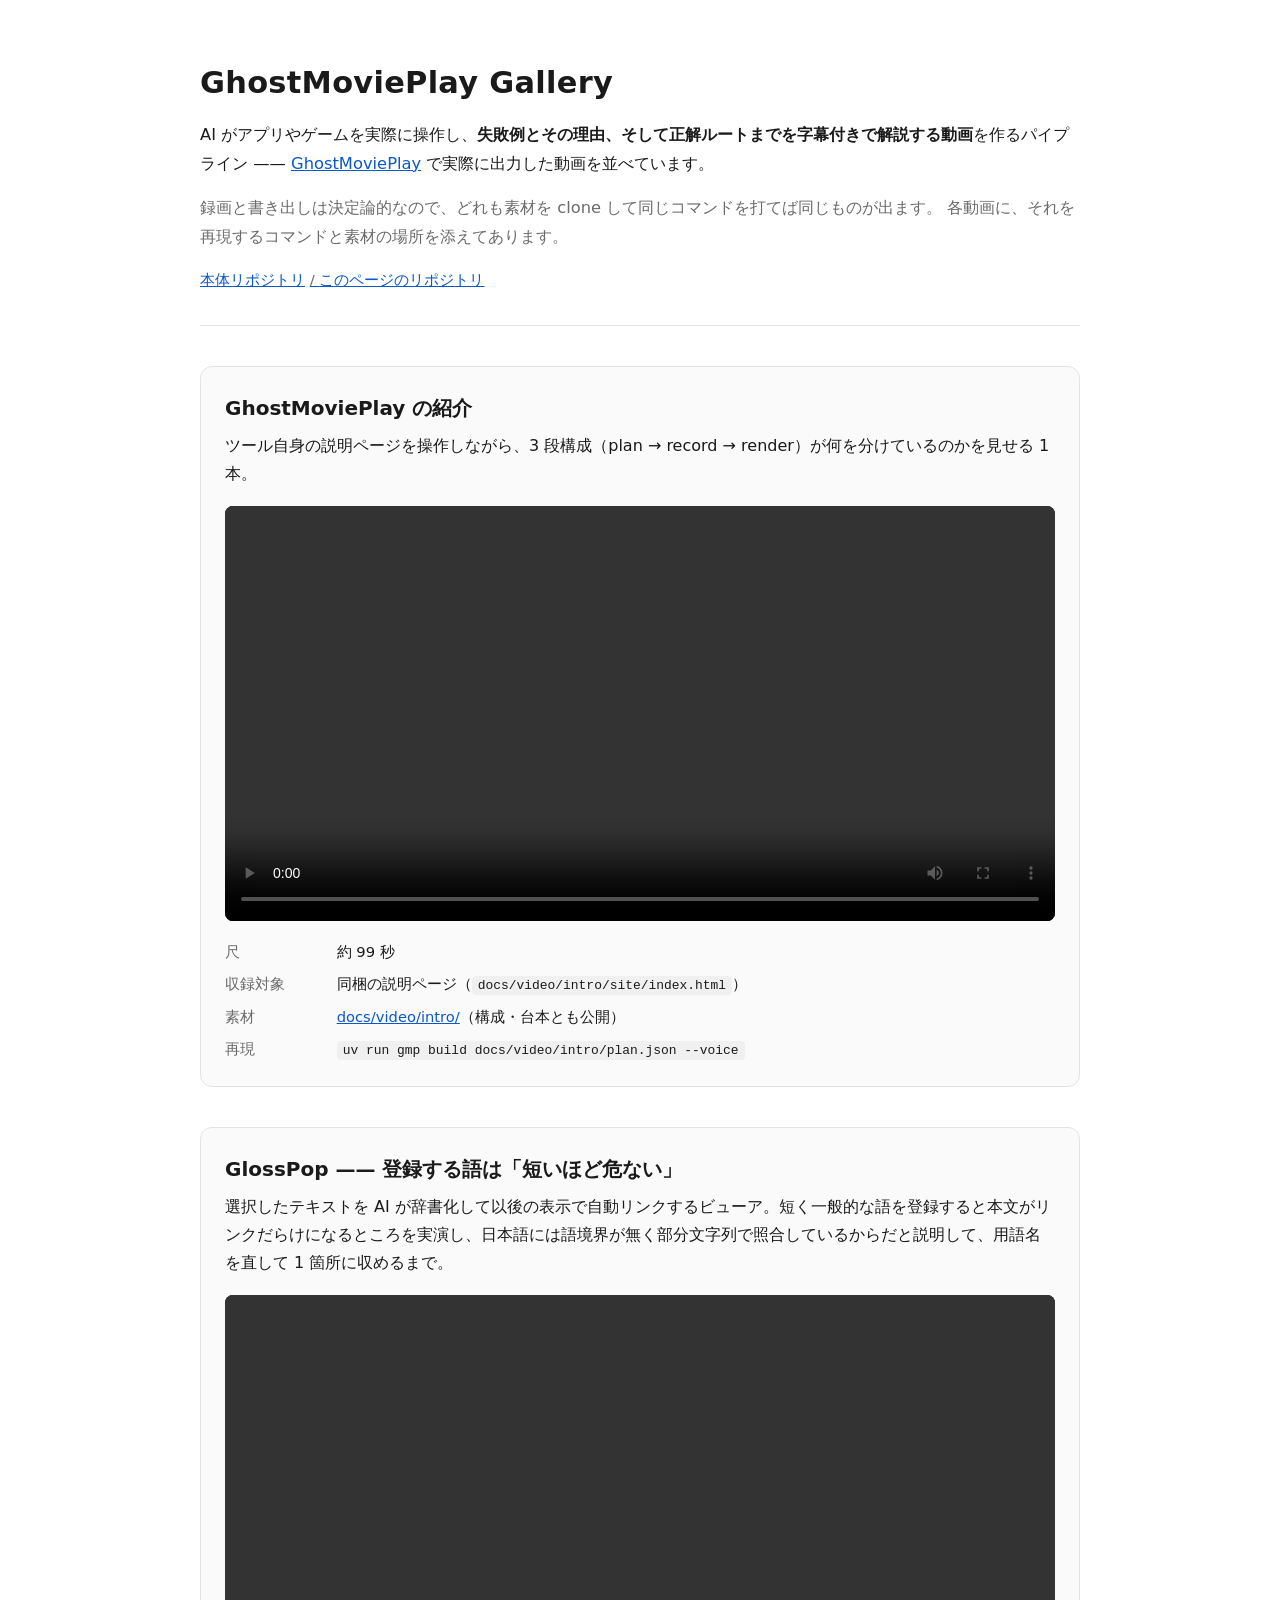
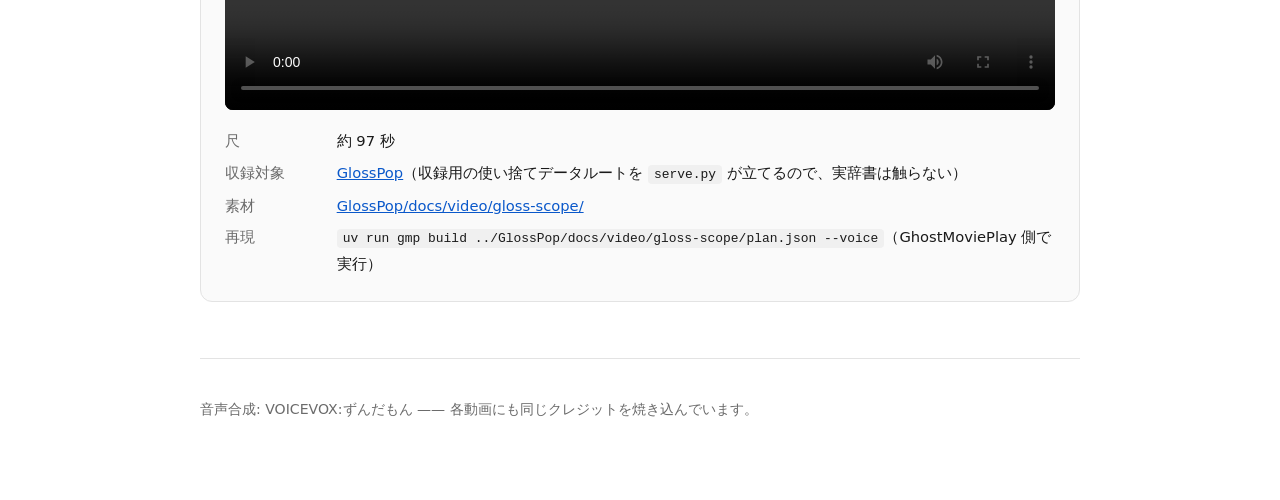
==== index.html @ 54476839 "展示ページと動画2本を置く" ====
<!doctype html>
<html lang="ja">
<head>
<meta charset="utf-8">
<meta name="viewport" content="width=device-width, initial-scale=1">
<title>GhostMoviePlay Gallery</title>
<link rel="icon" href="data:image/svg+xml,%3Csvg%20xmlns='http://www.w3.org/2000/svg'%20viewBox='0%200%2032%2032'%3E%3Crect%20width='32'%20height='32'%20rx='7'%20fill='%231d6ae5'/%3E%3Cpath%20d='M13%2010.5L22%2016l-9%205.5z'%20fill='%23fff'/%3E%3C/svg%3E">
<meta name="description" content="GhostMoviePlay で作った実演解説動画の実例集。素材はすべて公開されていて、clone すれば同じ動画が出ます。">
<style>
  :root {
    --bg: #ffffff;
    --fg: #1a1a1a;
    --muted: #6b6b6b;
    --line: #e3e3e3;
    --card: #fafafa;
    --link: #0a58ca;
    --code-bg: #f0f0f0;
  }
  @media (prefers-color-scheme: dark) {
    :root {
      --bg: #16181c;
      --fg: #e8e8e8;
      --muted: #9aa0a6;
      --line: #2c2f36;
      --card: #1d2026;
      --link: #7fb2ff;
      --code-bg: #24272e;
    }
  }
  * { box-sizing: border-box; }
  body {
    margin: 0;
    padding: 0 20px 64px;
    background: var(--bg);
    color: var(--fg);
    font-family: system-ui, -apple-system, "Segoe UI", "Yu Gothic UI", "Hiragino Sans", "Noto Sans JP", sans-serif;
    line-height: 1.75;
    -webkit-text-size-adjust: 100%;
  }
  .wrap { max-width: 880px; margin: 0 auto; }
  header { padding: 56px 0 32px; border-bottom: 1px solid var(--line); }
  h1 { margin: 0 0 12px; font-size: 1.9rem; letter-spacing: .01em; }
  .lede { margin: 0 0 16px; font-size: 1.02rem; }
  .muted { color: var(--muted); }
  a { color: var(--link); }
  a:hover { text-decoration: none; }
  .toplinks { margin: 0; font-size: .93rem; }
  .toplinks a + a::before { content: " / "; color: var(--muted); }

  .card {
    margin: 40px 0 0;
    padding: 24px;
    background: var(--card);
    border: 1px solid var(--line);
    border-radius: 12px;
  }
  .card h2 { margin: 0 0 6px; font-size: 1.25rem; }
  .card > p { margin: 0 0 18px; }
  video {
    display: block;
    width: 100%;
    height: auto;
    background: #000;
    border-radius: 8px;
  }
  dl.meta {
    display: grid;
    grid-template-columns: 6.5em 1fr;
    gap: 6px 16px;
    margin: 18px 0 0;
    font-size: .92rem;
  }
  dl.meta dt { color: var(--muted); }
  dl.meta dd { margin: 0; min-width: 0; }
  code {
    padding: 2px 6px;
    background: var(--code-bg);
    border-radius: 4px;
    font-family: ui-monospace, SFMono-Regular, Consolas, "Courier New", monospace;
    font-size: .88em;
    overflow-wrap: anywhere;
  }
  footer {
    margin: 56px 0 0;
    padding-top: 24px;
    border-top: 1px solid var(--line);
    font-size: .88rem;
    color: var(--muted);
  }
  @media (max-width: 560px) {
    header { padding-top: 36px; }
    .card { padding: 16px; }
    dl.meta { grid-template-columns: 1fr; gap: 2px 0; }
    dl.meta dd { margin-bottom: 8px; }
  }
</style>
</head>
<body>
<div class="wrap">

<header>
  <h1>GhostMoviePlay Gallery</h1>
  <p class="lede">
    AI がアプリやゲームを実際に操作し、<strong>失敗例とその理由、そして正解ルートまでを字幕付きで解説する動画</strong>を作るパイプライン
    —— <a href="https://github.com/lancard-aikawa/GhostMoviePlay">GhostMoviePlay</a> で実際に出力した動画を並べています。
  </p>
  <p class="lede muted">
    録画と書き出しは決定論的なので、どれも素材を clone して同じコマンドを打てば同じものが出ます。
    各動画に、それを再現するコマンドと素材の場所を添えてあります。
  </p>
  <p class="toplinks">
    <a href="https://github.com/lancard-aikawa/GhostMoviePlay">本体リポジトリ</a>
    <a href="https://github.com/lancard-aikawa/GhostMoviePlayGallery">このページのリポジトリ</a>
  </p>
</header>

<main>

  <article class="card">
    <h2>GhostMoviePlay の紹介</h2>
    <p>ツール自身の説明ページを操作しながら、3 段構成（plan → record → render）が何を分けているのかを見せる 1 本。</p>
    <video controls playsinline preload="metadata" src="videos/gmp.mp4"></video>
    <dl class="meta">
      <dt>尺</dt><dd>約 99 秒</dd>
      <dt>収録対象</dt><dd>同梱の説明ページ（<code>docs/video/intro/site/index.html</code>）</dd>
      <dt>素材</dt><dd><a href="https://github.com/lancard-aikawa/GhostMoviePlay/tree/main/docs/video/intro">docs/video/intro/</a>（構成・台本とも公開）</dd>
      <dt>再現</dt><dd><code>uv run gmp build docs/video/intro/plan.json --voice</code></dd>
    </dl>
  </article>

  <article class="card">
    <h2>GlossPop —— 登録する語は「短いほど危ない」</h2>
    <p>選択したテキストを AI が辞書化して以後の表示で自動リンクするビューア。短く一般的な語を登録すると本文がリンクだらけになるところを実演し、日本語には語境界が無く部分文字列で照合しているからだと説明して、用語名を直して 1 箇所に収めるまで。</p>
    <video controls playsinline preload="metadata" src="videos/glosspop.mp4"></video>
    <dl class="meta">
      <dt>尺</dt><dd>約 97 秒</dd>
      <dt>収録対象</dt><dd><a href="https://github.com/lancard-aikawa/GlossPop">GlossPop</a>（収録用の使い捨てデータルートを <code>serve.py</code> が立てるので、実辞書は触らない）</dd>
      <dt>素材</dt><dd><a href="https://github.com/lancard-aikawa/GlossPop/tree/main/docs/video/gloss-scope">GlossPop/docs/video/gloss-scope/</a></dd>
      <dt>再現</dt><dd><code>uv run gmp build ../GlossPop/docs/video/gloss-scope/plan.json --voice</code>（GhostMoviePlay 側で実行）</dd>
    </dl>
  </article>

  <!-- 1本足すときは、この形をコピーする。videos/<名前>.mp4 を置いてから。
  <article class="card">
    <h2>タイトル</h2>
    <p>何を実演しているか。1〜2 文。</p>
    <video controls playsinline preload="metadata" src="videos/NAME.mp4"></video>
    <dl class="meta">
      <dt>尺</dt><dd>約 NN 秒</dd>
      <dt>収録対象</dt><dd>対象アプリの名前</dd>
      <dt>素材</dt><dd><a href="URL">リポジトリ/パス</a></dd>
      <dt>再現</dt><dd><code>uv run gmp build パス/plan.json --voice</code></dd>
    </dl>
  </article>
  -->

</main>

<footer>
  <p>音声合成: VOICEVOX:ずんだもん —— 各動画にも同じクレジットを焼き込んでいます。</p>
</footer>

</div>
</body>
</html>
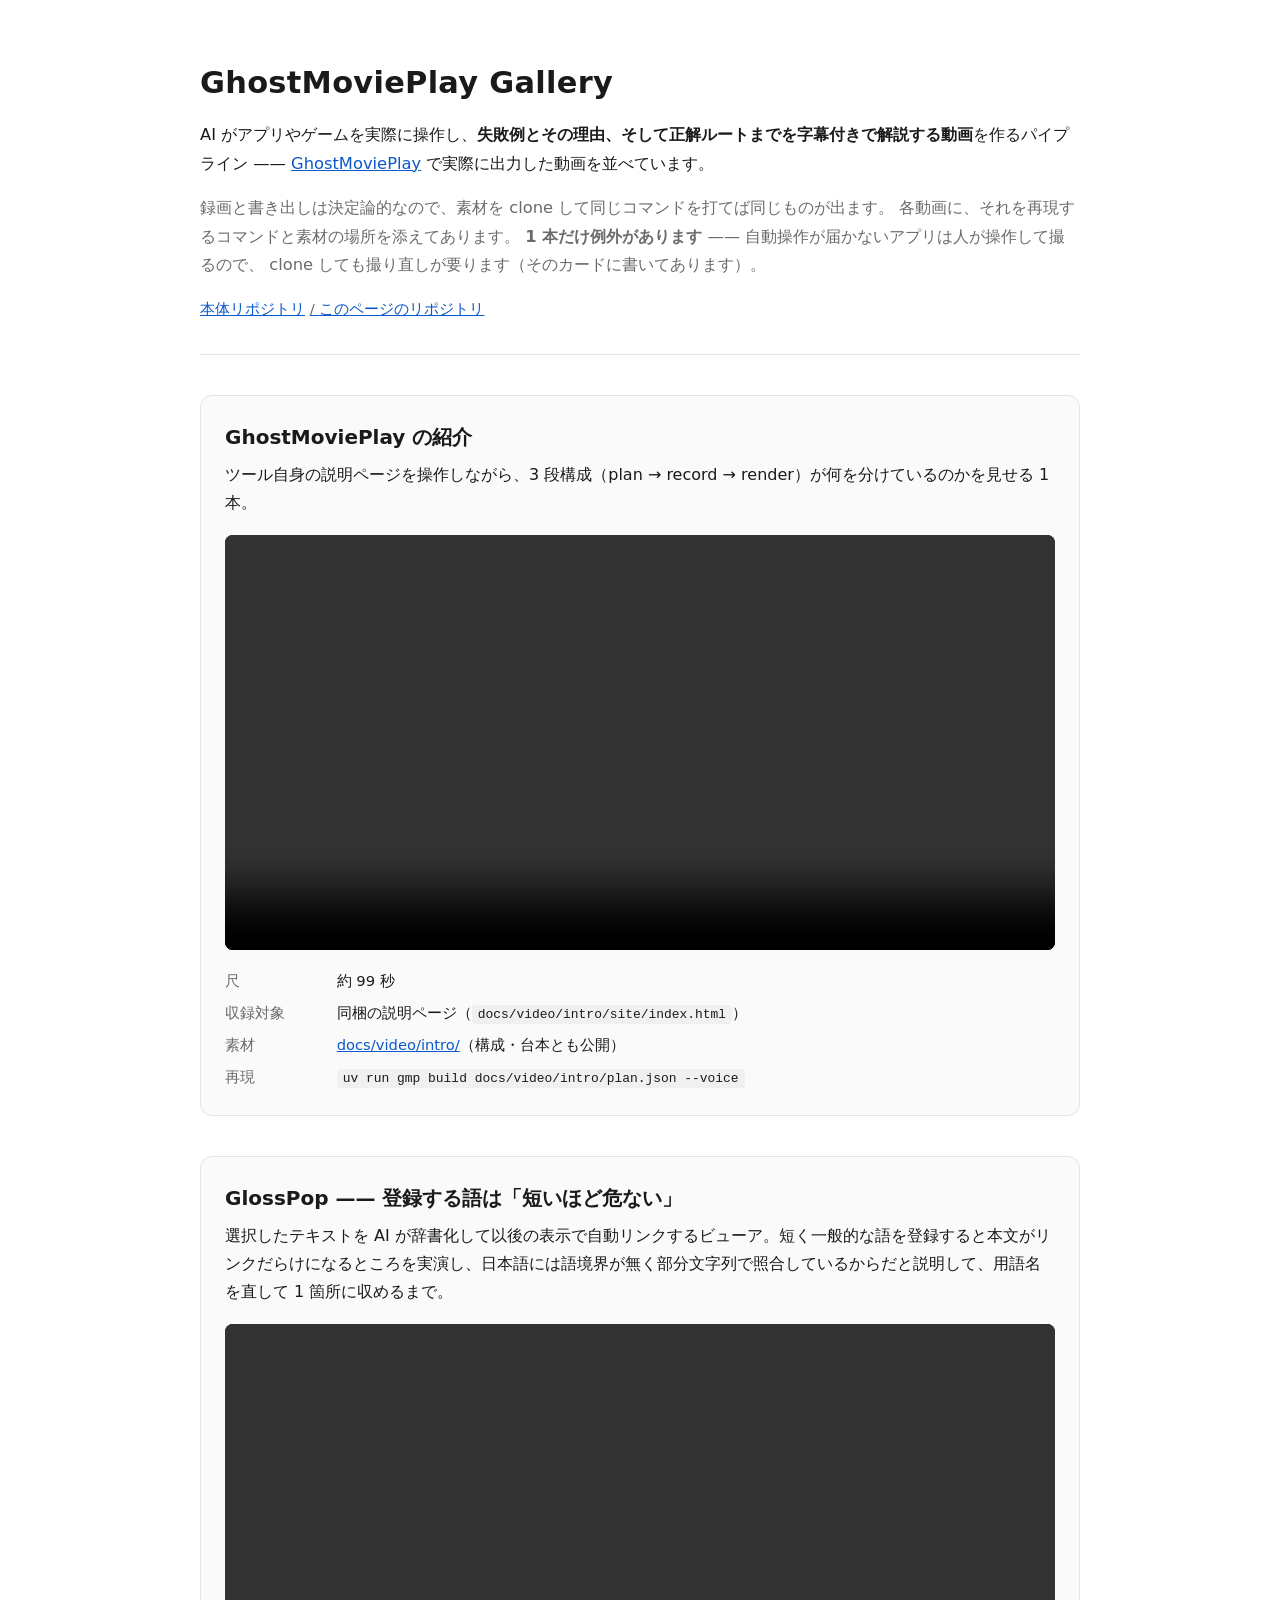
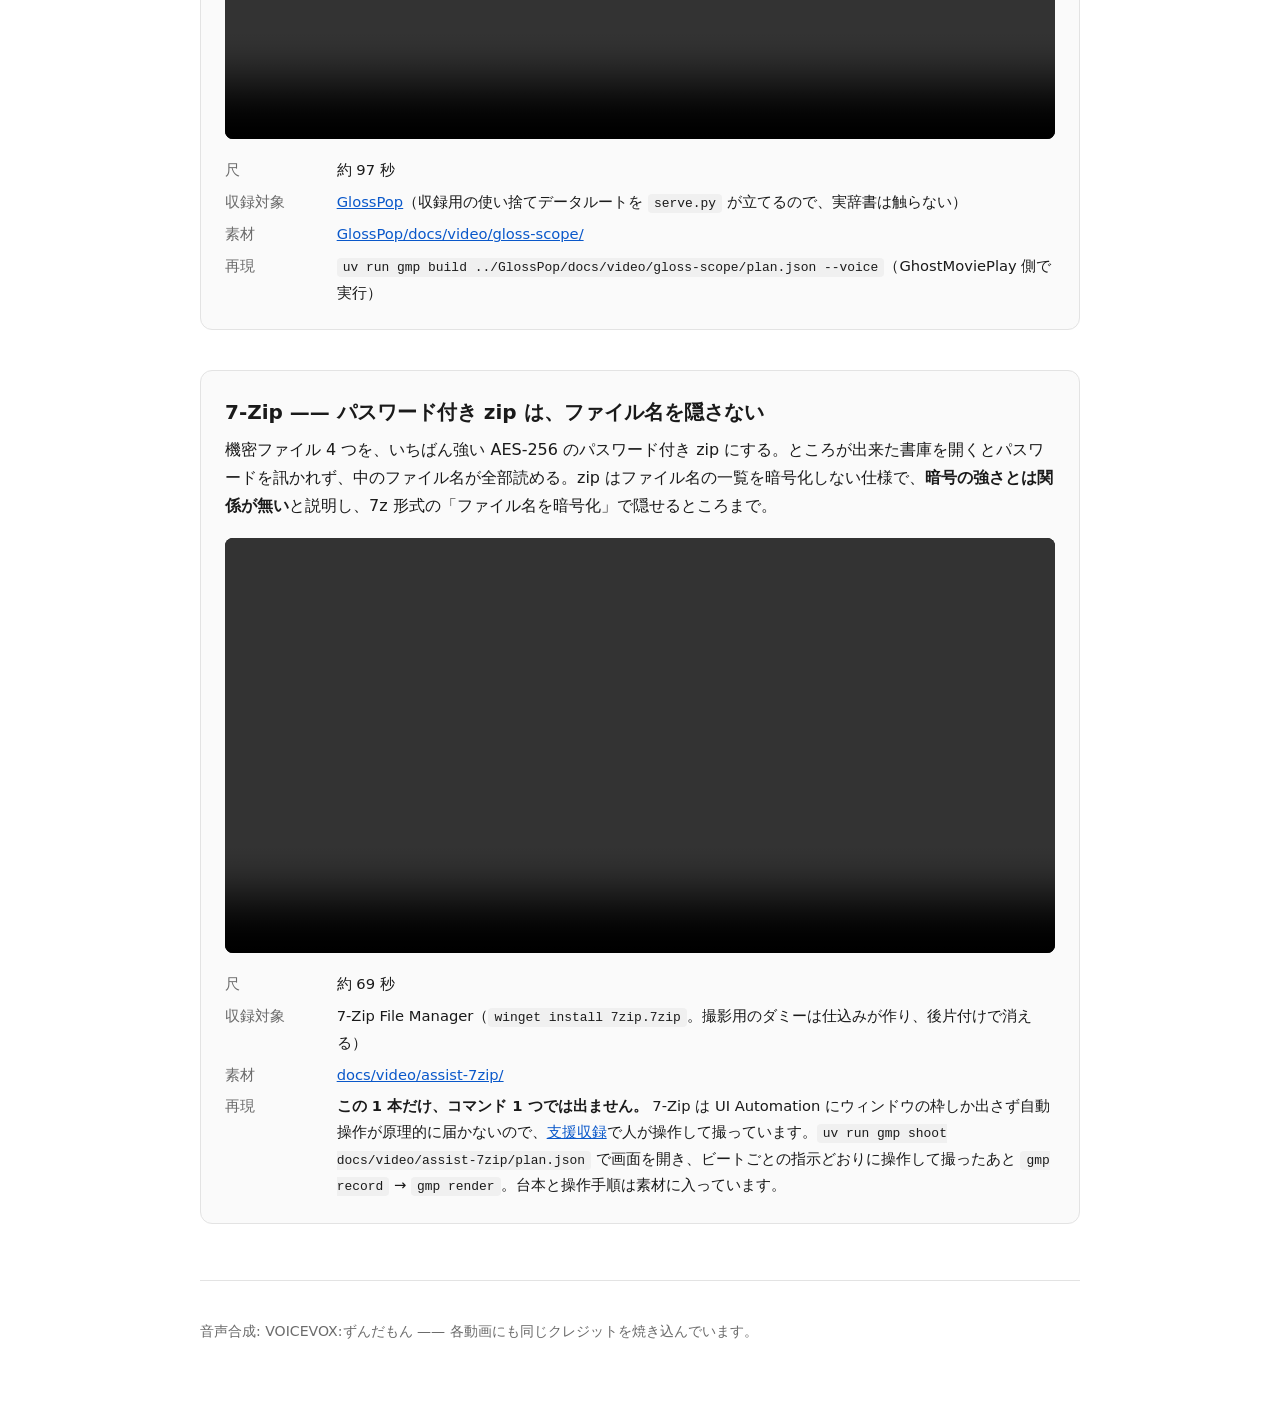
==== commit f8d0086f: "7-Zip の 1 本を足す —— パスワード付き zip はファイル名を隠さない 機密ファイル 4 つをいちばん強い AES-256 のパスワード付き zip にしたのに、開くと ファイル名が全部読" ====
--- a/index.html
+++ b/index.html
@@ -105,8 +105,10 @@
     —— <a href="https://github.com/lancard-aikawa/GhostMoviePlay">GhostMoviePlay</a> で実際に出力した動画を並べています。
   </p>
   <p class="lede muted">
-    録画と書き出しは決定論的なので、どれも素材を clone して同じコマンドを打てば同じものが出ます。
+    録画と書き出しは決定論的なので、素材を clone して同じコマンドを打てば同じものが出ます。
     各動画に、それを再現するコマンドと素材の場所を添えてあります。
+    <strong>1 本だけ例外があります</strong> —— 自動操作が届かないアプリは人が操作して撮るので、
+    clone しても撮り直しが要ります（そのカードに書いてあります）。
   </p>
   <p class="toplinks">
     <a href="https://github.com/lancard-aikawa/GhostMoviePlay">本体リポジトリ</a>
@@ -140,6 +142,18 @@
     </dl>
   </article>
 
+  <article class="card">
+    <h2>7-Zip —— パスワード付き zip は、ファイル名を隠さない</h2>
+    <p>機密ファイル 4 つを、いちばん強い AES-256 のパスワード付き zip にする。ところが出来た書庫を開くとパスワードを訊かれず、中のファイル名が全部読める。zip はファイル名の一覧を暗号化しない仕様で、<strong>暗号の強さとは関係が無い</strong>と説明し、7z 形式の「ファイル名を暗号化」で隠せるところまで。</p>
+    <video controls playsinline preload="metadata" src="videos/assist-7zip.mp4"></video>
+    <dl class="meta">
+      <dt>尺</dt><dd>約 69 秒</dd>
+      <dt>収録対象</dt><dd>7-Zip File Manager（<code>winget install 7zip.7zip</code>。撮影用のダミーは仕込みが作り、後片付けで消える）</dd>
+      <dt>素材</dt><dd><a href="https://github.com/lancard-aikawa/GhostMoviePlay/tree/main/docs/video/assist-7zip">docs/video/assist-7zip/</a></dd>
+      <dt>再現</dt><dd><strong>この 1 本だけ、コマンド 1 つでは出ません。</strong> 7-Zip は UI Automation にウィンドウの枠しか出さず自動操作が原理的に届かないので、<a href="https://github.com/lancard-aikawa/GhostMoviePlay/blob/main/README_WINAPP.md">支援収録</a>で人が操作して撮っています。<code>uv run gmp shoot docs/video/assist-7zip/plan.json</code> で画面を開き、ビートごとの指示どおりに操作して撮ったあと <code>gmp record</code> → <code>gmp render</code>。台本と操作手順は素材に入っています。</dd>
+    </dl>
+  </article>
+
   <!-- 1本足すときは、この形をコピーする。videos/<名前>.mp4 を置いてから。
   <article class="card">
     <h2>タイトル</h2>
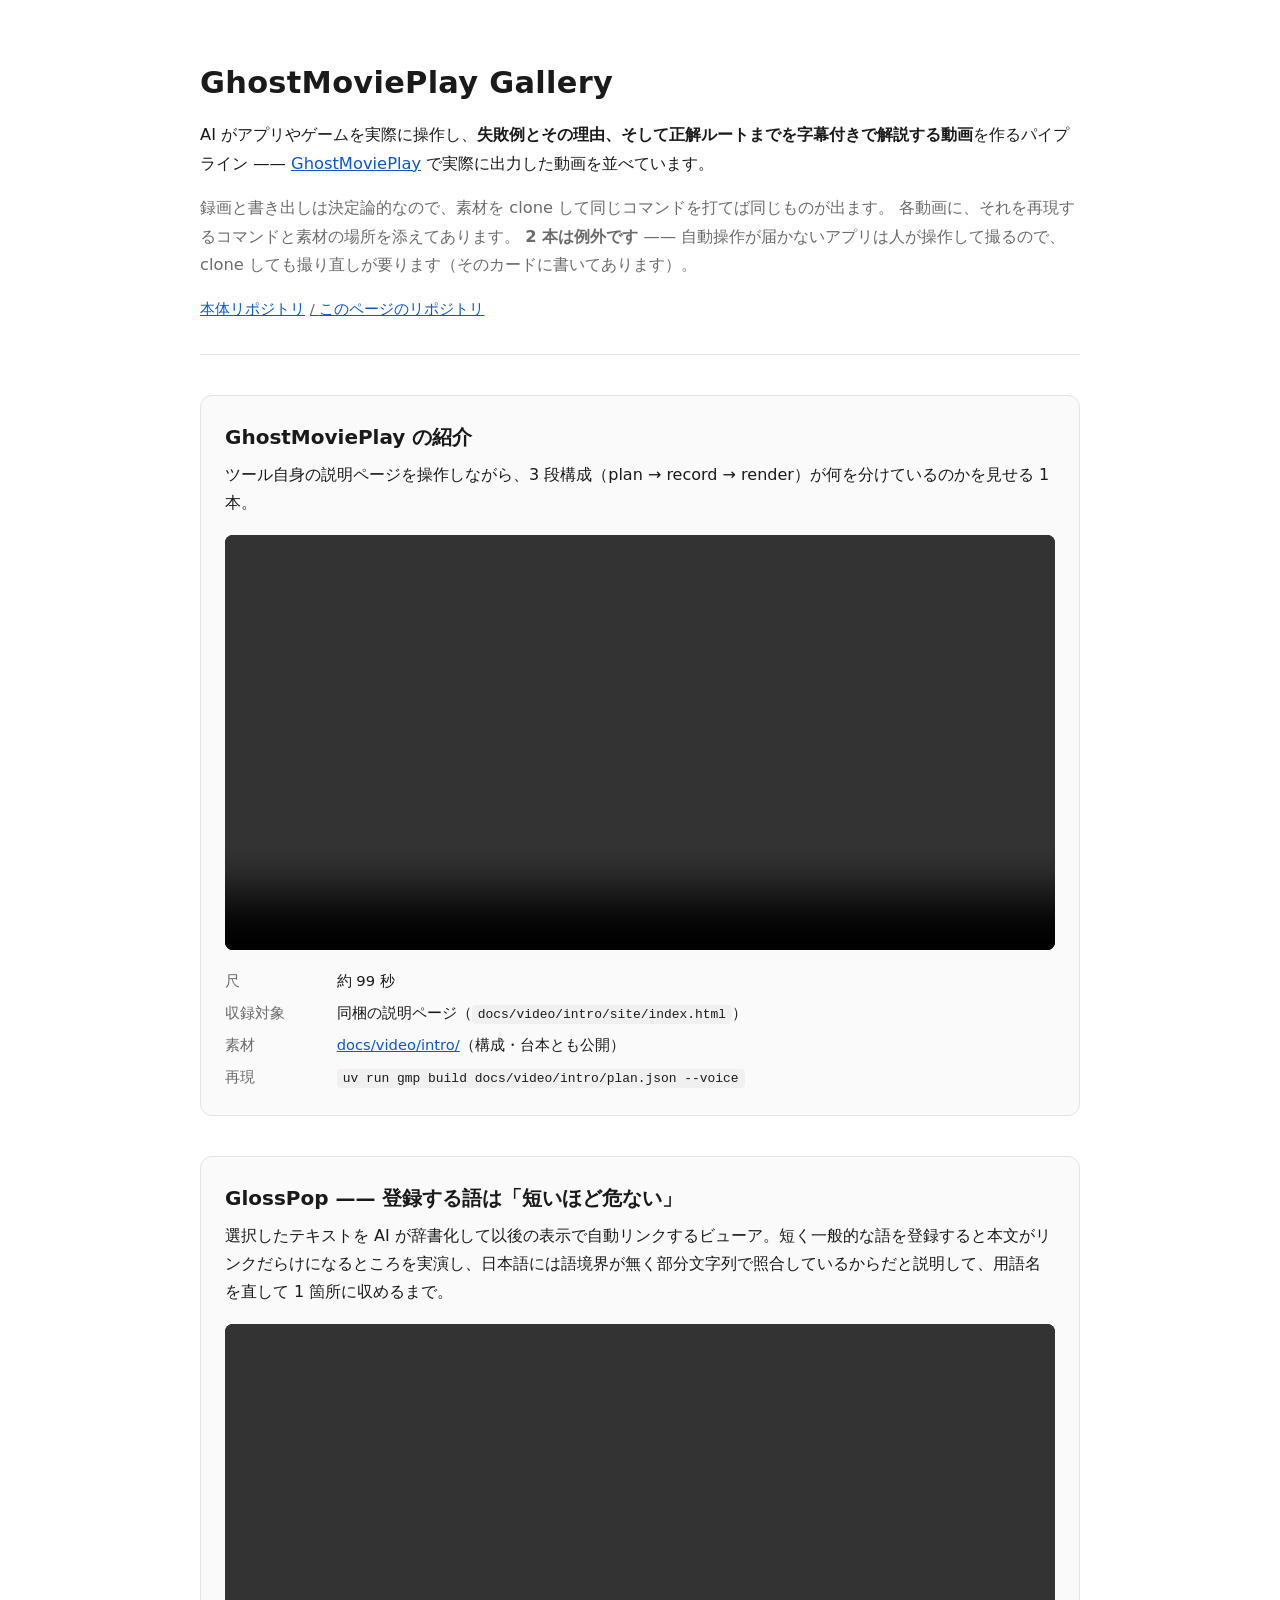
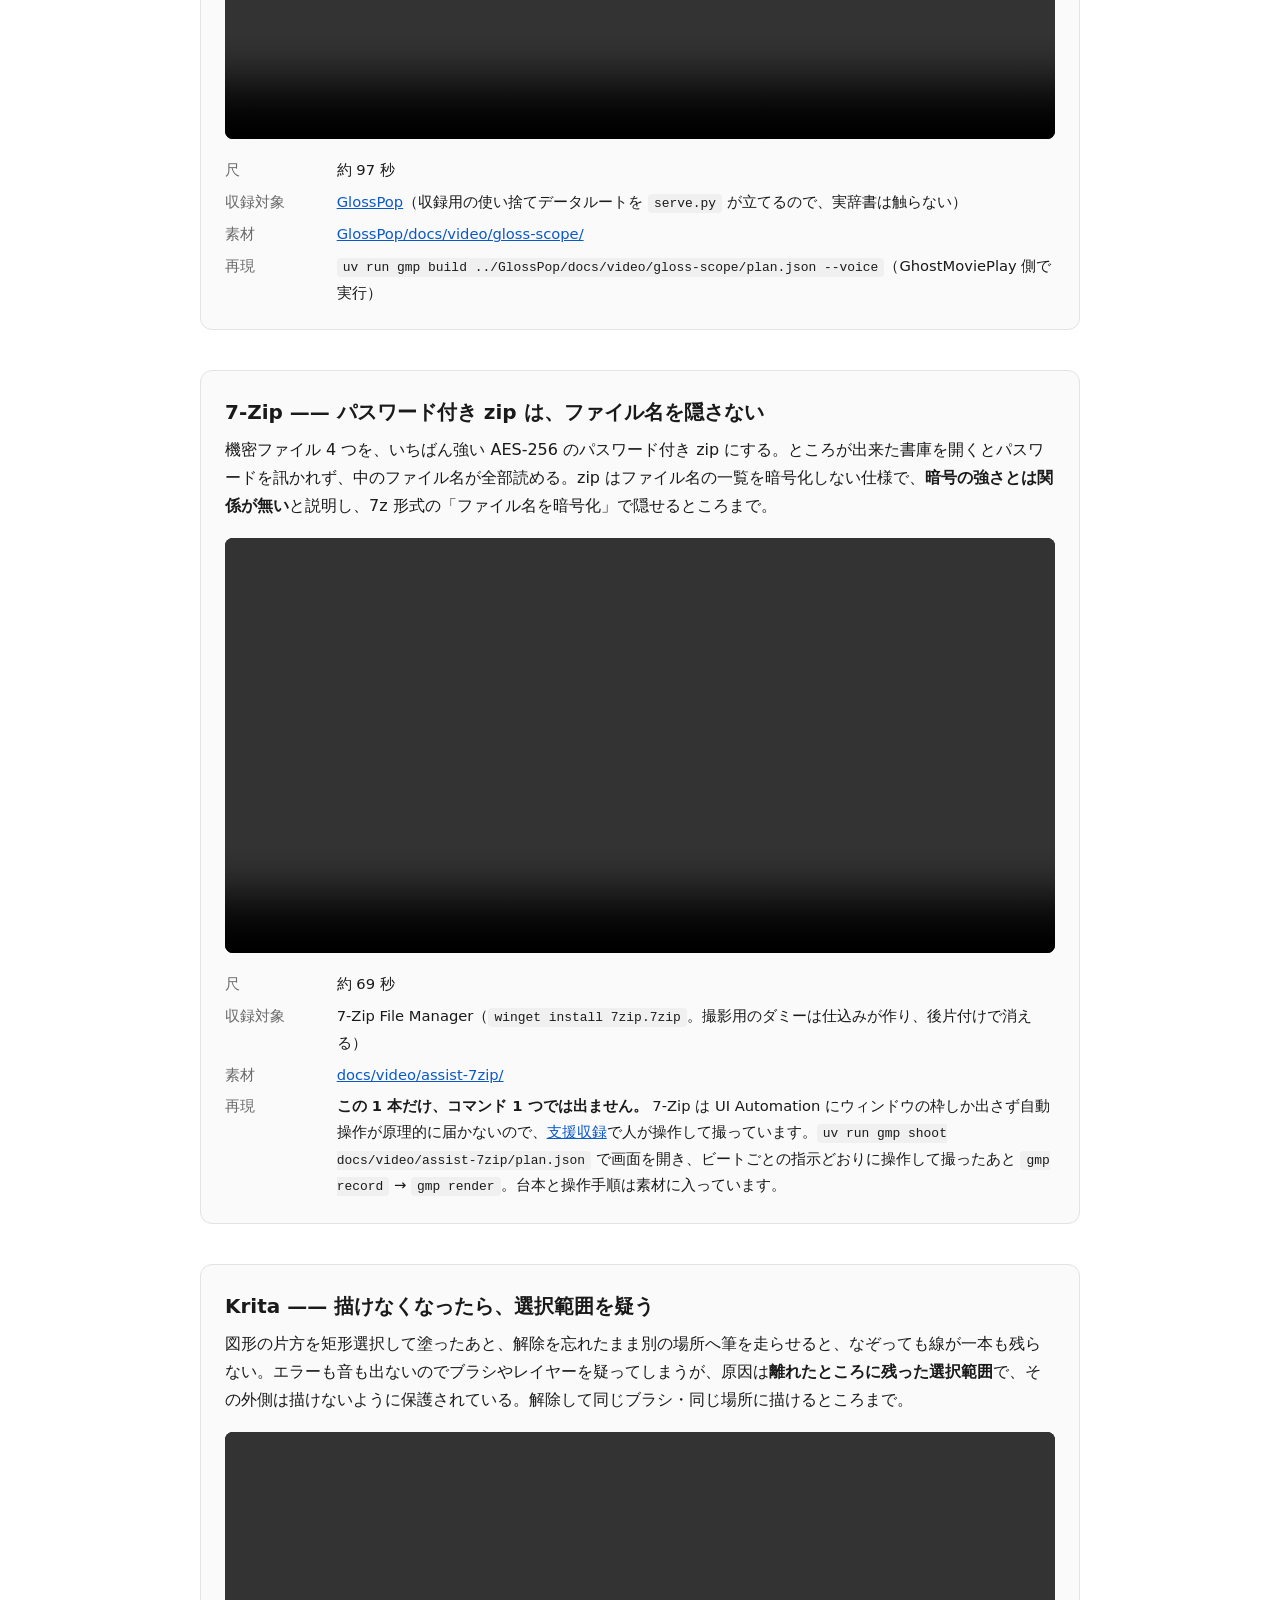
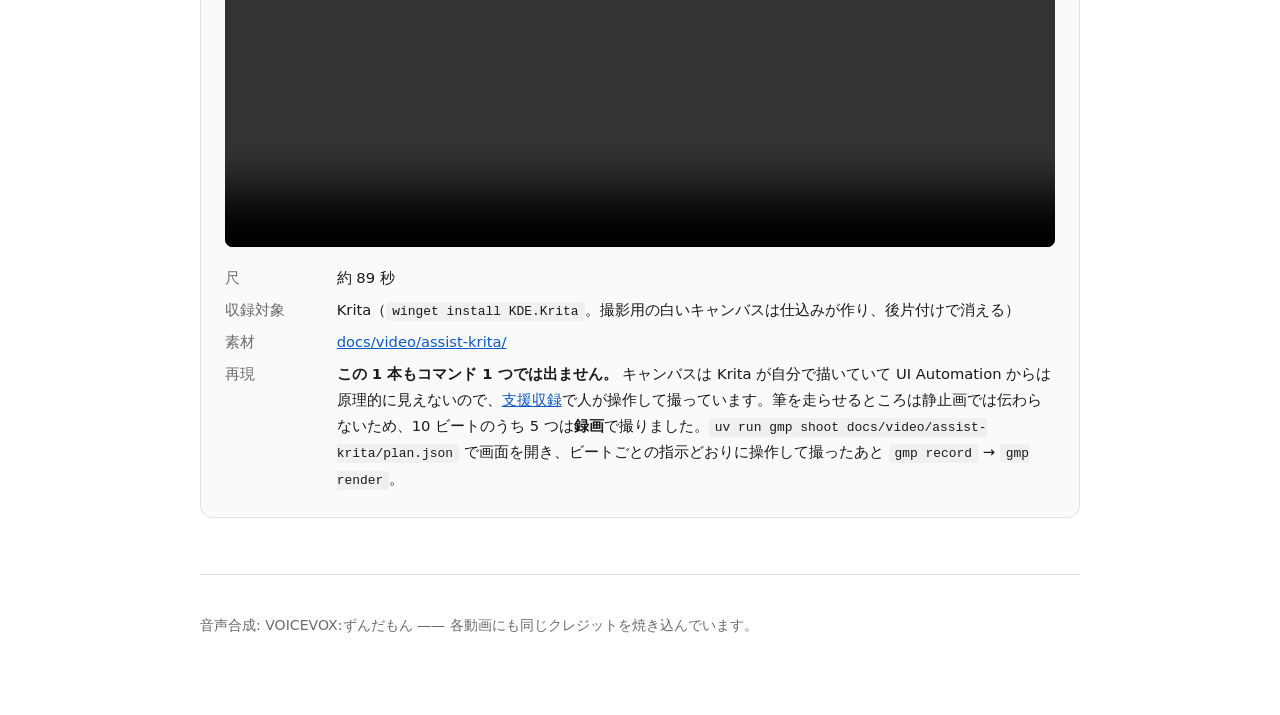
==== commit 1f488446: "Krita の 1 本を足す —— 描けなくなったら選択範囲を疑う 支援収録の 2 本目。**録画 (clip) を含む初めての 1 本**で、10 ビートのうち 5 つは 筆を走らせるところなので録" ====
--- a/index.html
+++ b/index.html
@@ -107,7 +107,7 @@
   <p class="lede muted">
     録画と書き出しは決定論的なので、素材を clone して同じコマンドを打てば同じものが出ます。
     各動画に、それを再現するコマンドと素材の場所を添えてあります。
-    <strong>1 本だけ例外があります</strong> —— 自動操作が届かないアプリは人が操作して撮るので、
+    <strong>2 本は例外です</strong> —— 自動操作が届かないアプリは人が操作して撮るので、
     clone しても撮り直しが要ります（そのカードに書いてあります）。
   </p>
   <p class="toplinks">
@@ -154,6 +154,18 @@
     </dl>
   </article>
 
+  <article class="card">
+    <h2>Krita —— 描けなくなったら、選択範囲を疑う</h2>
+    <p>図形の片方を矩形選択して塗ったあと、解除を忘れたまま別の場所へ筆を走らせると、なぞっても線が一本も残らない。エラーも音も出ないのでブラシやレイヤーを疑ってしまうが、原因は<strong>離れたところに残った選択範囲</strong>で、その外側は描けないように保護されている。解除して同じブラシ・同じ場所に描けるところまで。</p>
+    <video controls playsinline preload="metadata" src="videos/assist-krita.mp4"></video>
+    <dl class="meta">
+      <dt>尺</dt><dd>約 89 秒</dd>
+      <dt>収録対象</dt><dd>Krita（<code>winget install KDE.Krita</code>。撮影用の白いキャンバスは仕込みが作り、後片付けで消える）</dd>
+      <dt>素材</dt><dd><a href="https://github.com/lancard-aikawa/GhostMoviePlay/tree/main/docs/video/assist-krita">docs/video/assist-krita/</a></dd>
+      <dt>再現</dt><dd><strong>この 1 本もコマンド 1 つでは出ません。</strong> キャンバスは Krita が自分で描いていて UI Automation からは原理的に見えないので、<a href="https://github.com/lancard-aikawa/GhostMoviePlay/blob/main/README_WINAPP.md">支援収録</a>で人が操作して撮っています。筆を走らせるところは静止画では伝わらないため、10 ビートのうち 5 つは<strong>録画</strong>で撮りました。<code>uv run gmp shoot docs/video/assist-krita/plan.json</code> で画面を開き、ビートごとの指示どおりに操作して撮ったあと <code>gmp record</code> → <code>gmp render</code>。</dd>
+    </dl>
+  </article>
+
   <!-- 1本足すときは、この形をコピーする。videos/<名前>.mp4 を置いてから。
   <article class="card">
     <h2>タイトル</h2>
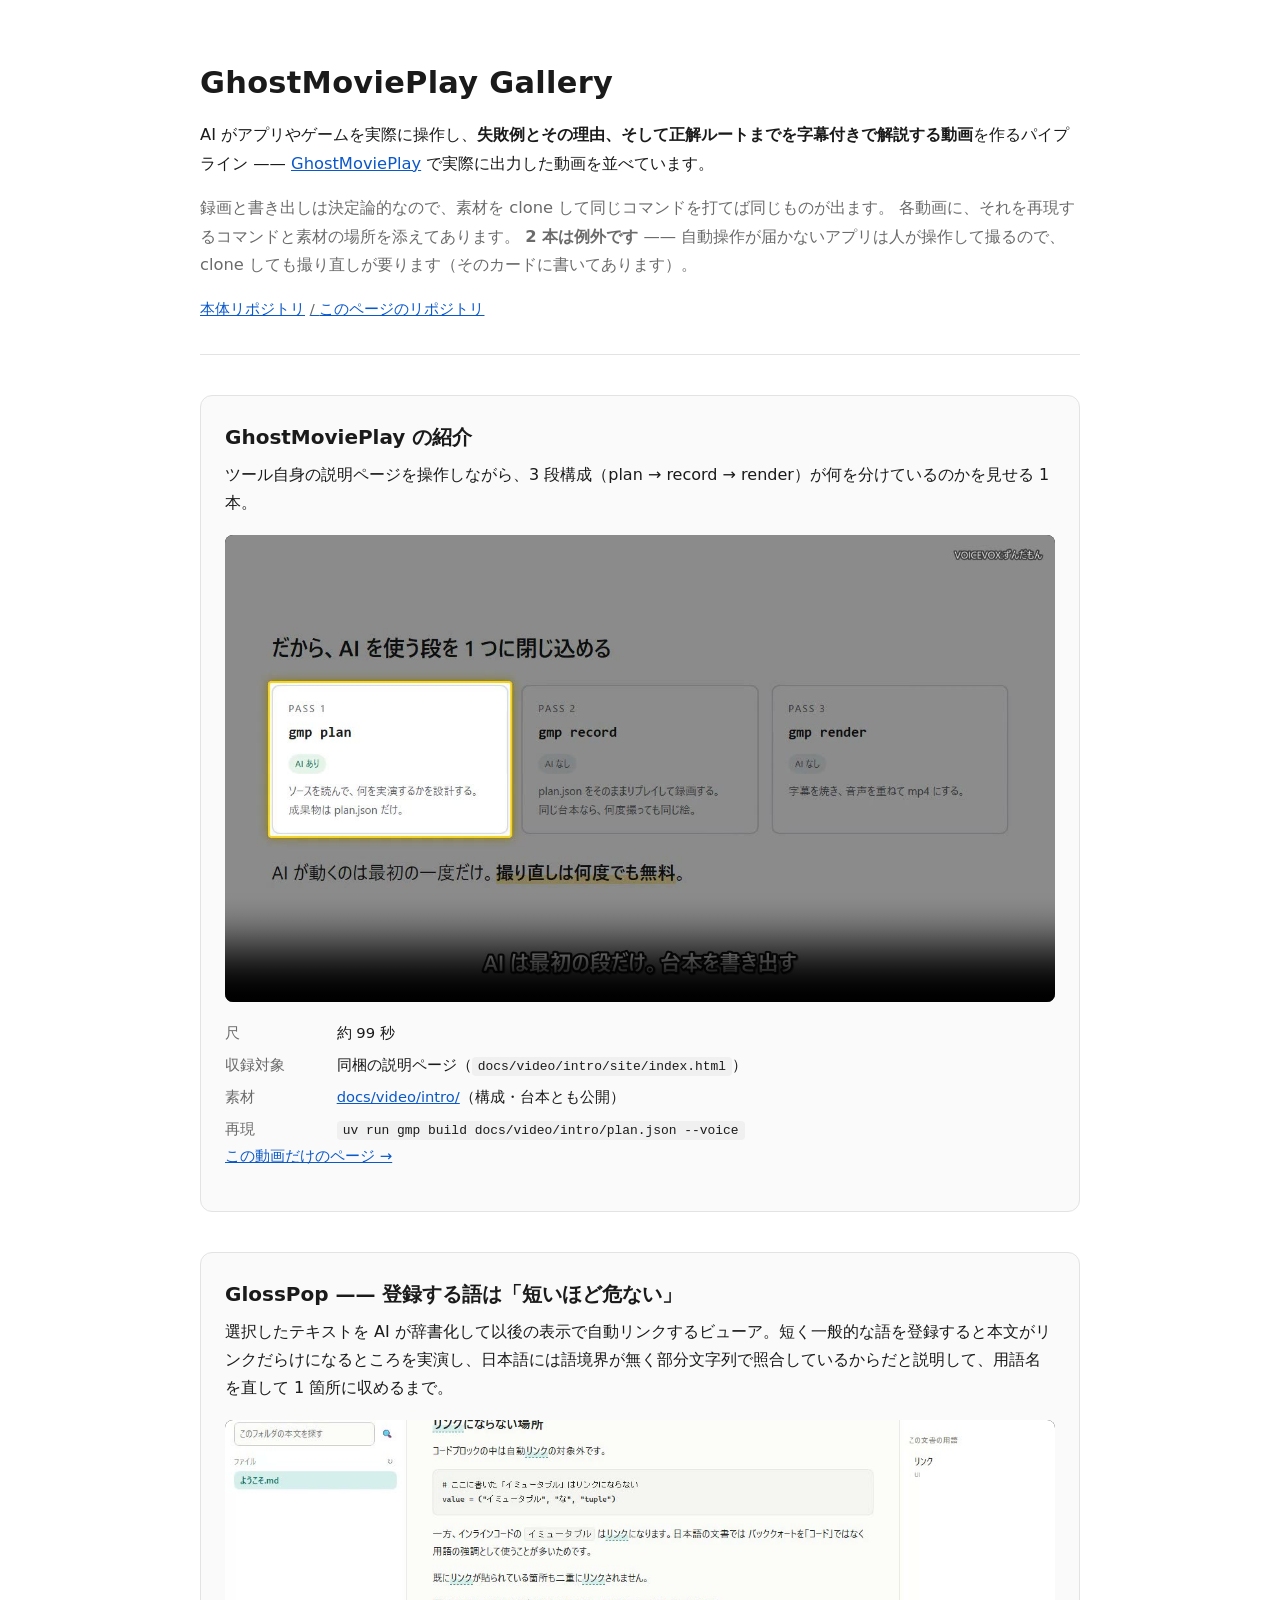
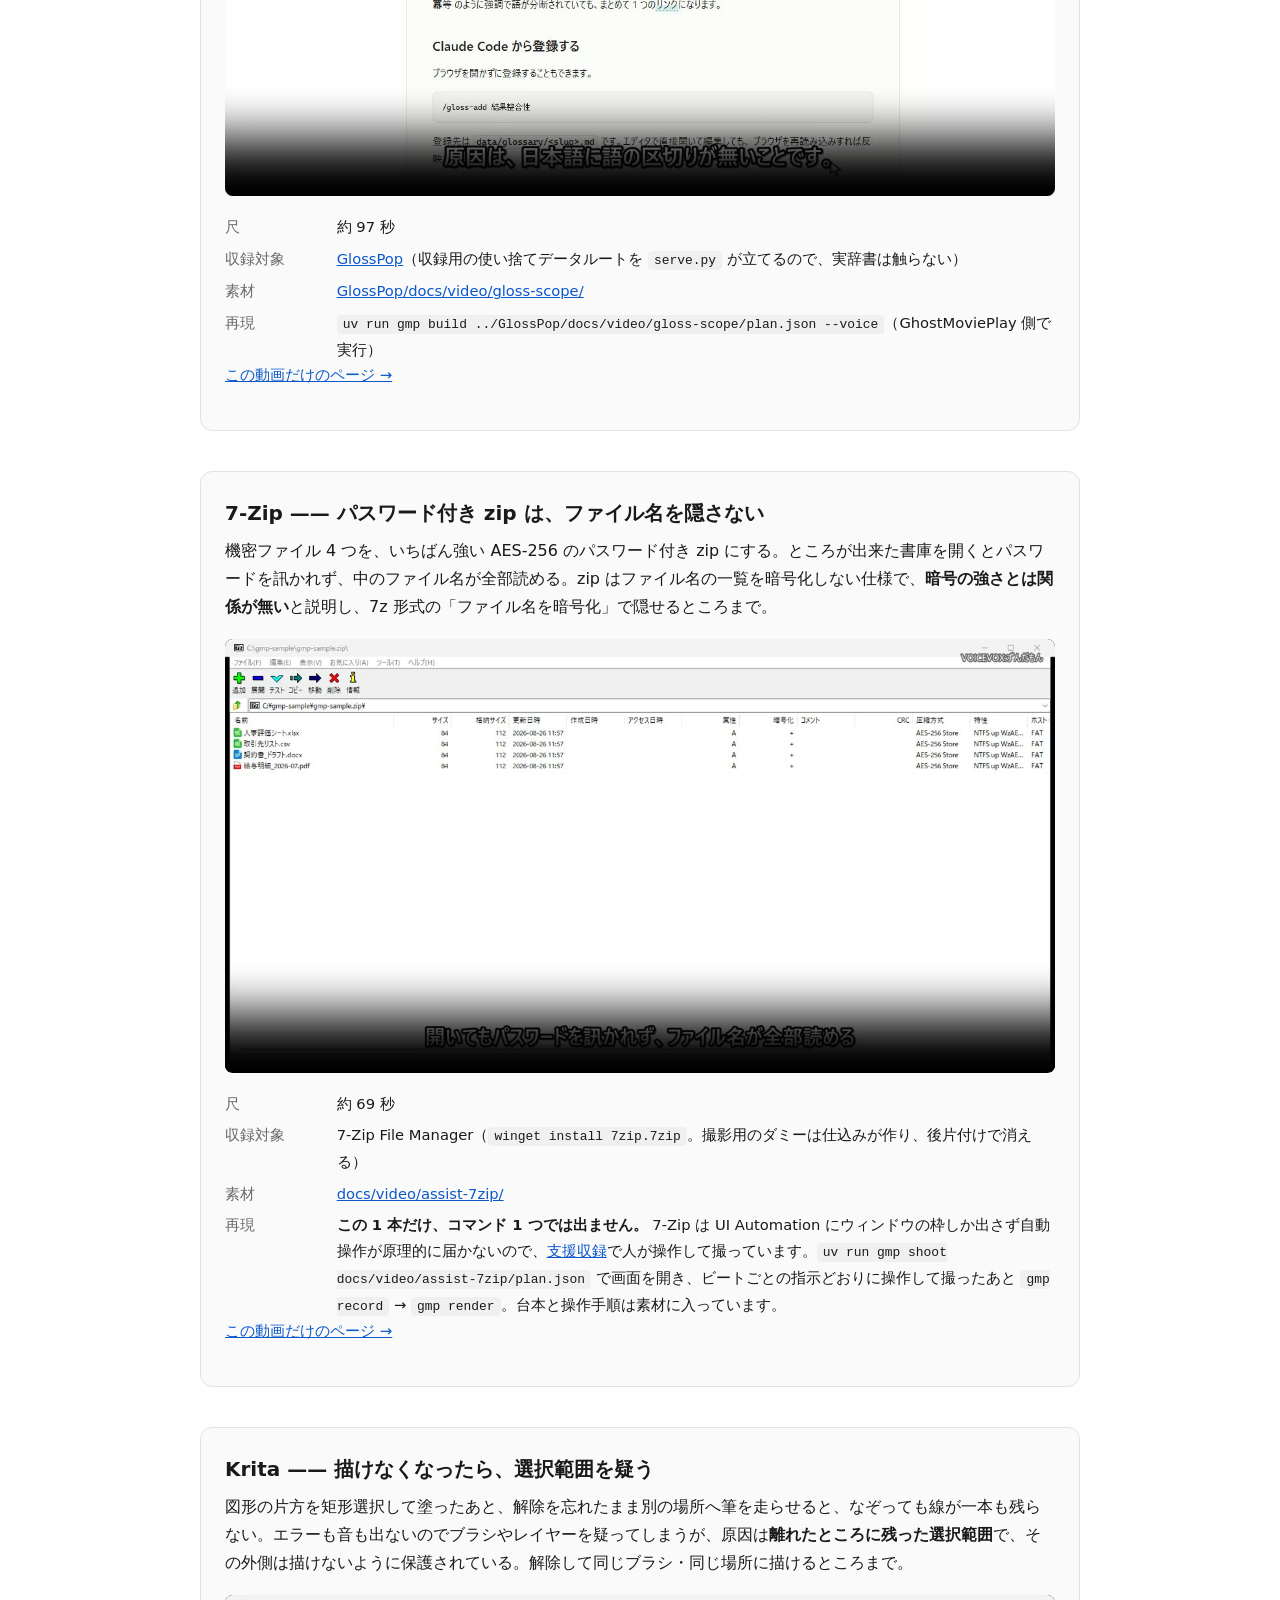
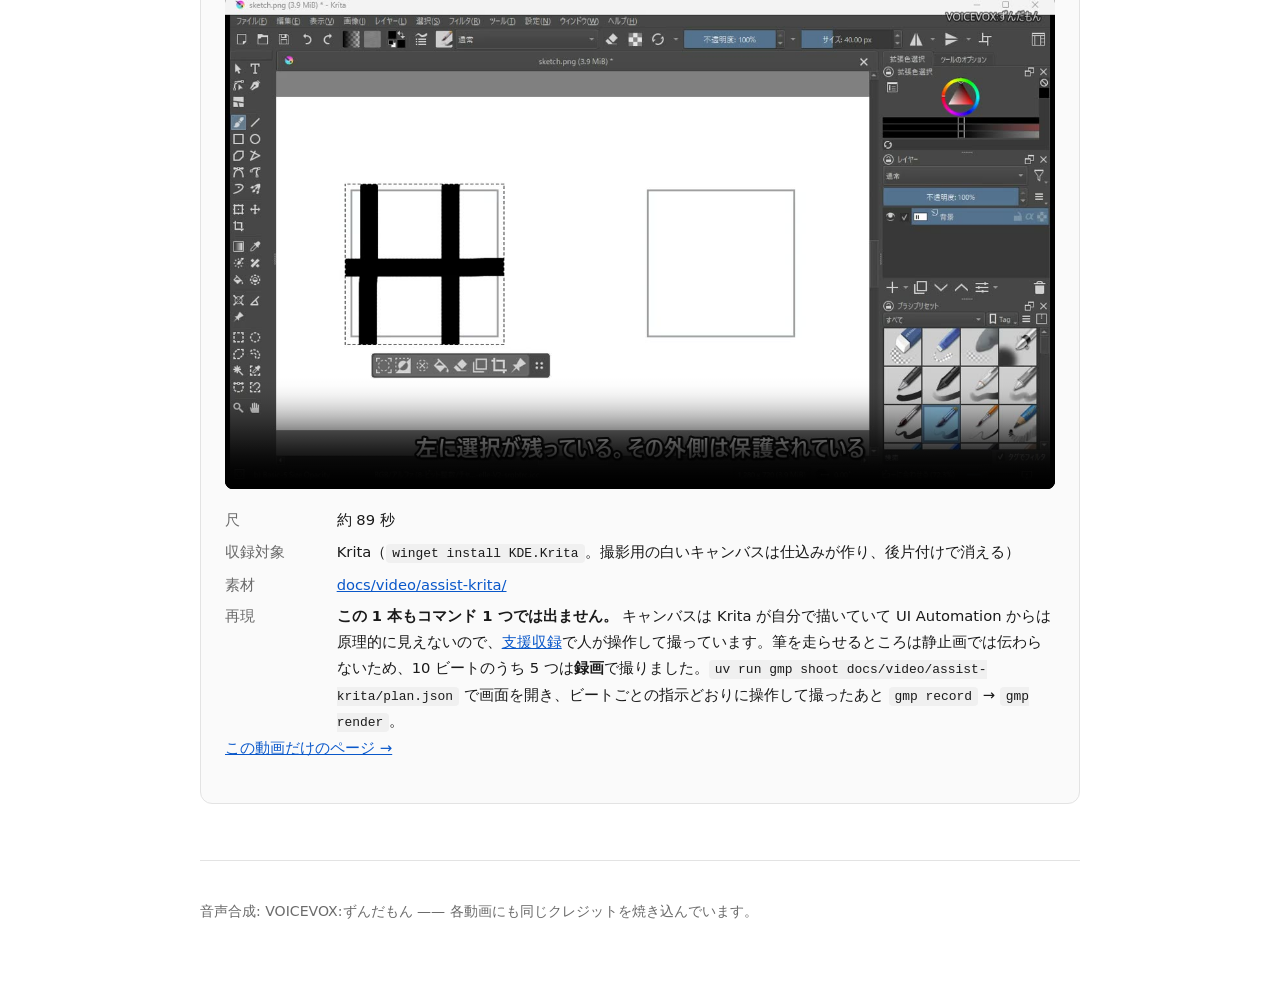
==== commit 016e07f7: "1本ぶんのページを作る —— videos.py から生成する **「この動画を見て」で渡せる URL が無かった。** 一覧しか無いので、1 本を指す には「上から 4 つめ」と言うしかなかった。v" ====
--- a/index.html
+++ b/index.html
@@ -5,95 +5,16 @@
 <meta name="viewport" content="width=device-width, initial-scale=1">
 <title>GhostMoviePlay Gallery</title>
 <link rel="icon" href="data:image/svg+xml,%3Csvg%20xmlns='http://www.w3.org/2000/svg'%20viewBox='0%200%2032%2032'%3E%3Crect%20width='32'%20height='32'%20rx='7'%20fill='%231d6ae5'/%3E%3Cpath%20d='M13%2010.5L22%2016l-9%205.5z'%20fill='%23fff'/%3E%3C/svg%3E">
+<link rel="stylesheet" href="style.css">
 <meta name="description" content="GhostMoviePlay で作った実演解説動画の実例集。素材はすべて公開されていて、clone すれば同じ動画が出ます。">
-<style>
-  :root {
-    --bg: #ffffff;
-    --fg: #1a1a1a;
-    --muted: #6b6b6b;
-    --line: #e3e3e3;
-    --card: #fafafa;
-    --link: #0a58ca;
-    --code-bg: #f0f0f0;
-  }
-  @media (prefers-color-scheme: dark) {
-    :root {
-      --bg: #16181c;
-      --fg: #e8e8e8;
-      --muted: #9aa0a6;
-      --line: #2c2f36;
-      --card: #1d2026;
-      --link: #7fb2ff;
-      --code-bg: #24272e;
-    }
-  }
-  * { box-sizing: border-box; }
-  body {
-    margin: 0;
-    padding: 0 20px 64px;
-    background: var(--bg);
-    color: var(--fg);
-    font-family: system-ui, -apple-system, "Segoe UI", "Yu Gothic UI", "Hiragino Sans", "Noto Sans JP", sans-serif;
-    line-height: 1.75;
-    -webkit-text-size-adjust: 100%;
-  }
-  .wrap { max-width: 880px; margin: 0 auto; }
-  header { padding: 56px 0 32px; border-bottom: 1px solid var(--line); }
-  h1 { margin: 0 0 12px; font-size: 1.9rem; letter-spacing: .01em; }
-  .lede { margin: 0 0 16px; font-size: 1.02rem; }
-  .muted { color: var(--muted); }
-  a { color: var(--link); }
-  a:hover { text-decoration: none; }
-  .toplinks { margin: 0; font-size: .93rem; }
-  .toplinks a + a::before { content: " / "; color: var(--muted); }
-
-  .card {
-    margin: 40px 0 0;
-    padding: 24px;
-    background: var(--card);
-    border: 1px solid var(--line);
-    border-radius: 12px;
-  }
-  .card h2 { margin: 0 0 6px; font-size: 1.25rem; }
-  .card > p { margin: 0 0 18px; }
-  video {
-    display: block;
-    width: 100%;
-    height: auto;
-    background: #000;
-    border-radius: 8px;
-  }
-  dl.meta {
-    display: grid;
-    grid-template-columns: 6.5em 1fr;
-    gap: 6px 16px;
-    margin: 18px 0 0;
-    font-size: .92rem;
-  }
-  dl.meta dt { color: var(--muted); }
-  dl.meta dd { margin: 0; min-width: 0; }
-  code {
-    padding: 2px 6px;
-    background: var(--code-bg);
-    border-radius: 4px;
-    font-family: ui-monospace, SFMono-Regular, Consolas, "Courier New", monospace;
-    font-size: .88em;
-    overflow-wrap: anywhere;
-  }
-  footer {
-    margin: 56px 0 0;
-    padding-top: 24px;
-    border-top: 1px solid var(--line);
-    font-size: .88rem;
-    color: var(--muted);
-  }
-  @media (max-width: 560px) {
-    header { padding-top: 36px; }
-    .card { padding: 16px; }
-    dl.meta { grid-template-columns: 1fr; gap: 2px 0; }
-    dl.meta dd { margin-bottom: 8px; }
-  }
-</style>
+<meta property="og:title" content="GhostMoviePlay Gallery">
+<meta property="og:description" content="GhostMoviePlay で作った実演解説動画の実例集。素材はすべて公開されていて、clone すれば同じ動画が出ます。">
+<meta property="og:url" content="https://lancard-aikawa.github.io/GhostMoviePlayGallery/">
+<meta property="og:image" content="https://lancard-aikawa.github.io/GhostMoviePlayGallery/videos/gmp.jpg">
+<meta property="og:site_name" content="GhostMoviePlay Gallery">
+<meta property="og:locale" content="ja_JP">
+<meta name="twitter:card" content="summary_large_image">
+<meta property="og:type" content="website">
 </head>
 <body>
 <div class="wrap">
@@ -118,68 +39,57 @@
 
 <main>
 
-  <article class="card">
-    <h2>GhostMoviePlay の紹介</h2>
+  <article class="card" id="gmp">
+    <h2><a href="v/gmp.html">GhostMoviePlay の紹介</a></h2>
     <p>ツール自身の説明ページを操作しながら、3 段構成（plan → record → render）が何を分けているのかを見せる 1 本。</p>
-    <video controls playsinline preload="metadata" src="videos/gmp.mp4"></video>
+    <video controls playsinline preload="metadata" poster="videos/gmp.jpg" src="videos/gmp.mp4"></video>
     <dl class="meta">
       <dt>尺</dt><dd>約 99 秒</dd>
       <dt>収録対象</dt><dd>同梱の説明ページ（<code>docs/video/intro/site/index.html</code>）</dd>
       <dt>素材</dt><dd><a href="https://github.com/lancard-aikawa/GhostMoviePlay/tree/main/docs/video/intro">docs/video/intro/</a>（構成・台本とも公開）</dd>
       <dt>再現</dt><dd><code>uv run gmp build docs/video/intro/plan.json --voice</code></dd>
     </dl>
+    <p class="more"><a href="v/gmp.html">この動画だけのページ →</a></p>
   </article>
 
-  <article class="card">
-    <h2>GlossPop —— 登録する語は「短いほど危ない」</h2>
+  <article class="card" id="glosspop">
+    <h2><a href="v/glosspop.html">GlossPop —— 登録する語は「短いほど危ない」</a></h2>
     <p>選択したテキストを AI が辞書化して以後の表示で自動リンクするビューア。短く一般的な語を登録すると本文がリンクだらけになるところを実演し、日本語には語境界が無く部分文字列で照合しているからだと説明して、用語名を直して 1 箇所に収めるまで。</p>
-    <video controls playsinline preload="metadata" src="videos/glosspop.mp4"></video>
+    <video controls playsinline preload="metadata" poster="videos/glosspop.jpg" src="videos/glosspop.mp4"></video>
     <dl class="meta">
       <dt>尺</dt><dd>約 97 秒</dd>
       <dt>収録対象</dt><dd><a href="https://github.com/lancard-aikawa/GlossPop">GlossPop</a>（収録用の使い捨てデータルートを <code>serve.py</code> が立てるので、実辞書は触らない）</dd>
       <dt>素材</dt><dd><a href="https://github.com/lancard-aikawa/GlossPop/tree/main/docs/video/gloss-scope">GlossPop/docs/video/gloss-scope/</a></dd>
       <dt>再現</dt><dd><code>uv run gmp build ../GlossPop/docs/video/gloss-scope/plan.json --voice</code>（GhostMoviePlay 側で実行）</dd>
     </dl>
+    <p class="more"><a href="v/glosspop.html">この動画だけのページ →</a></p>
   </article>
 
-  <article class="card">
-    <h2>7-Zip —— パスワード付き zip は、ファイル名を隠さない</h2>
+  <article class="card" id="assist-7zip">
+    <h2><a href="v/assist-7zip.html">7-Zip —— パスワード付き zip は、ファイル名を隠さない</a></h2>
     <p>機密ファイル 4 つを、いちばん強い AES-256 のパスワード付き zip にする。ところが出来た書庫を開くとパスワードを訊かれず、中のファイル名が全部読める。zip はファイル名の一覧を暗号化しない仕様で、<strong>暗号の強さとは関係が無い</strong>と説明し、7z 形式の「ファイル名を暗号化」で隠せるところまで。</p>
-    <video controls playsinline preload="metadata" src="videos/assist-7zip.mp4"></video>
+    <video controls playsinline preload="metadata" poster="videos/assist-7zip.jpg" src="videos/assist-7zip.mp4"></video>
     <dl class="meta">
       <dt>尺</dt><dd>約 69 秒</dd>
       <dt>収録対象</dt><dd>7-Zip File Manager（<code>winget install 7zip.7zip</code>。撮影用のダミーは仕込みが作り、後片付けで消える）</dd>
       <dt>素材</dt><dd><a href="https://github.com/lancard-aikawa/GhostMoviePlay/tree/main/docs/video/assist-7zip">docs/video/assist-7zip/</a></dd>
       <dt>再現</dt><dd><strong>この 1 本だけ、コマンド 1 つでは出ません。</strong> 7-Zip は UI Automation にウィンドウの枠しか出さず自動操作が原理的に届かないので、<a href="https://github.com/lancard-aikawa/GhostMoviePlay/blob/main/README_WINAPP.md">支援収録</a>で人が操作して撮っています。<code>uv run gmp shoot docs/video/assist-7zip/plan.json</code> で画面を開き、ビートごとの指示どおりに操作して撮ったあと <code>gmp record</code> → <code>gmp render</code>。台本と操作手順は素材に入っています。</dd>
     </dl>
+    <p class="more"><a href="v/assist-7zip.html">この動画だけのページ →</a></p>
   </article>
 
-  <article class="card">
-    <h2>Krita —— 描けなくなったら、選択範囲を疑う</h2>
+  <article class="card" id="assist-krita">
+    <h2><a href="v/assist-krita.html">Krita —— 描けなくなったら、選択範囲を疑う</a></h2>
     <p>図形の片方を矩形選択して塗ったあと、解除を忘れたまま別の場所へ筆を走らせると、なぞっても線が一本も残らない。エラーも音も出ないのでブラシやレイヤーを疑ってしまうが、原因は<strong>離れたところに残った選択範囲</strong>で、その外側は描けないように保護されている。解除して同じブラシ・同じ場所に描けるところまで。</p>
-    <video controls playsinline preload="metadata" src="videos/assist-krita.mp4"></video>
+    <video controls playsinline preload="metadata" poster="videos/assist-krita.jpg" src="videos/assist-krita.mp4"></video>
     <dl class="meta">
       <dt>尺</dt><dd>約 89 秒</dd>
       <dt>収録対象</dt><dd>Krita（<code>winget install KDE.Krita</code>。撮影用の白いキャンバスは仕込みが作り、後片付けで消える）</dd>
       <dt>素材</dt><dd><a href="https://github.com/lancard-aikawa/GhostMoviePlay/tree/main/docs/video/assist-krita">docs/video/assist-krita/</a></dd>
       <dt>再現</dt><dd><strong>この 1 本もコマンド 1 つでは出ません。</strong> キャンバスは Krita が自分で描いていて UI Automation からは原理的に見えないので、<a href="https://github.com/lancard-aikawa/GhostMoviePlay/blob/main/README_WINAPP.md">支援収録</a>で人が操作して撮っています。筆を走らせるところは静止画では伝わらないため、10 ビートのうち 5 つは<strong>録画</strong>で撮りました。<code>uv run gmp shoot docs/video/assist-krita/plan.json</code> で画面を開き、ビートごとの指示どおりに操作して撮ったあと <code>gmp record</code> → <code>gmp render</code>。</dd>
     </dl>
+    <p class="more"><a href="v/assist-krita.html">この動画だけのページ →</a></p>
   </article>
-
-  <!-- 1本足すときは、この形をコピーする。videos/<名前>.mp4 を置いてから。
-  <article class="card">
-    <h2>タイトル</h2>
-    <p>何を実演しているか。1〜2 文。</p>
-    <video controls playsinline preload="metadata" src="videos/NAME.mp4"></video>
-    <dl class="meta">
-      <dt>尺</dt><dd>約 NN 秒</dd>
-      <dt>収録対象</dt><dd>対象アプリの名前</dd>
-      <dt>素材</dt><dd><a href="URL">リポジトリ/パス</a></dd>
-      <dt>再現</dt><dd><code>uv run gmp build パス/plan.json --voice</code></dd>
-    </dl>
-  </article>
-  -->
-
 </main>
 
 <footer>
--- a/style.css
+++ b/style.css
@@ -0,0 +1,97 @@
+/* 一覧 (index.html) と 1本ぶんのページ (v/*.html) で共通。
+   どちらも build.py が吐くが、**CSS は生成物ではない** —— ここを手で直す。 */
+
+:root {
+  --bg: #ffffff;
+  --fg: #1a1a1a;
+  --muted: #6b6b6b;
+  --line: #e3e3e3;
+  --card: #fafafa;
+  --link: #0a58ca;
+  --code-bg: #f0f0f0;
+}
+@media (prefers-color-scheme: dark) {
+  :root {
+    --bg: #16181c;
+    --fg: #e8e8e8;
+    --muted: #9aa0a6;
+    --line: #2c2f36;
+    --card: #1d2026;
+    --link: #7fb2ff;
+    --code-bg: #24272e;
+  }
+}
+* { box-sizing: border-box; }
+body {
+  margin: 0;
+  padding: 0 20px 64px;
+  background: var(--bg);
+  color: var(--fg);
+  font-family: system-ui, -apple-system, "Segoe UI", "Yu Gothic UI", "Hiragino Sans", "Noto Sans JP", sans-serif;
+  line-height: 1.75;
+  -webkit-text-size-adjust: 100%;
+}
+.wrap { max-width: 880px; margin: 0 auto; }
+header { padding: 56px 0 32px; border-bottom: 1px solid var(--line); }
+h1 { margin: 0 0 12px; font-size: 1.9rem; letter-spacing: .01em; }
+.lede { margin: 0 0 16px; font-size: 1.02rem; }
+.muted { color: var(--muted); }
+a { color: var(--link); }
+a:hover { text-decoration: none; }
+.toplinks { margin: 0; font-size: .93rem; }
+.toplinks a + a::before { content: " / "; color: var(--muted); }
+
+/* 1本ぶんのページの「← 一覧へ」。header の中で h1 の上に出す */
+.back { margin: 0 0 10px; font-size: .93rem; }
+
+.card {
+  margin: 40px 0 0;
+  padding: 24px;
+  background: var(--card);
+  border: 1px solid var(--line);
+  border-radius: 12px;
+}
+.card h2 { margin: 0 0 6px; font-size: 1.25rem; }
+.card h2 a { color: inherit; text-decoration: none; }
+.card h2 a:hover { color: var(--link); text-decoration: underline; }
+.card > p { margin: 0 0 18px; }
+video {
+  display: block;
+  width: 100%;
+  height: auto;
+  background: #000;
+  border-radius: 8px;
+}
+dl.meta {
+  display: grid;
+  grid-template-columns: 6.5em 1fr;
+  gap: 6px 16px;
+  margin: 18px 0 0;
+  font-size: .92rem;
+}
+dl.meta dt { color: var(--muted); }
+dl.meta dd { margin: 0; min-width: 0; }
+code {
+  padding: 2px 6px;
+  background: var(--code-bg);
+  border-radius: 4px;
+  font-family: ui-monospace, SFMono-Regular, Consolas, "Courier New", monospace;
+  font-size: .88em;
+  overflow-wrap: anywhere;
+}
+/* カードから 1本ぶんのページへ */
+.more { margin: 16px 0 0; font-size: .93rem; }
+
+footer {
+  margin: 56px 0 0;
+  padding-top: 24px;
+  border-top: 1px solid var(--line);
+  font-size: .88rem;
+  color: var(--muted);
+}
+@media (max-width: 560px) {
+  header { padding-top: 36px; }
+  .card { padding: 16px; }
+  dl.meta { grid-template-columns: 1fr; gap: 2px 0; }
+  dl.meta dd { margin-bottom: 8px; }
+}
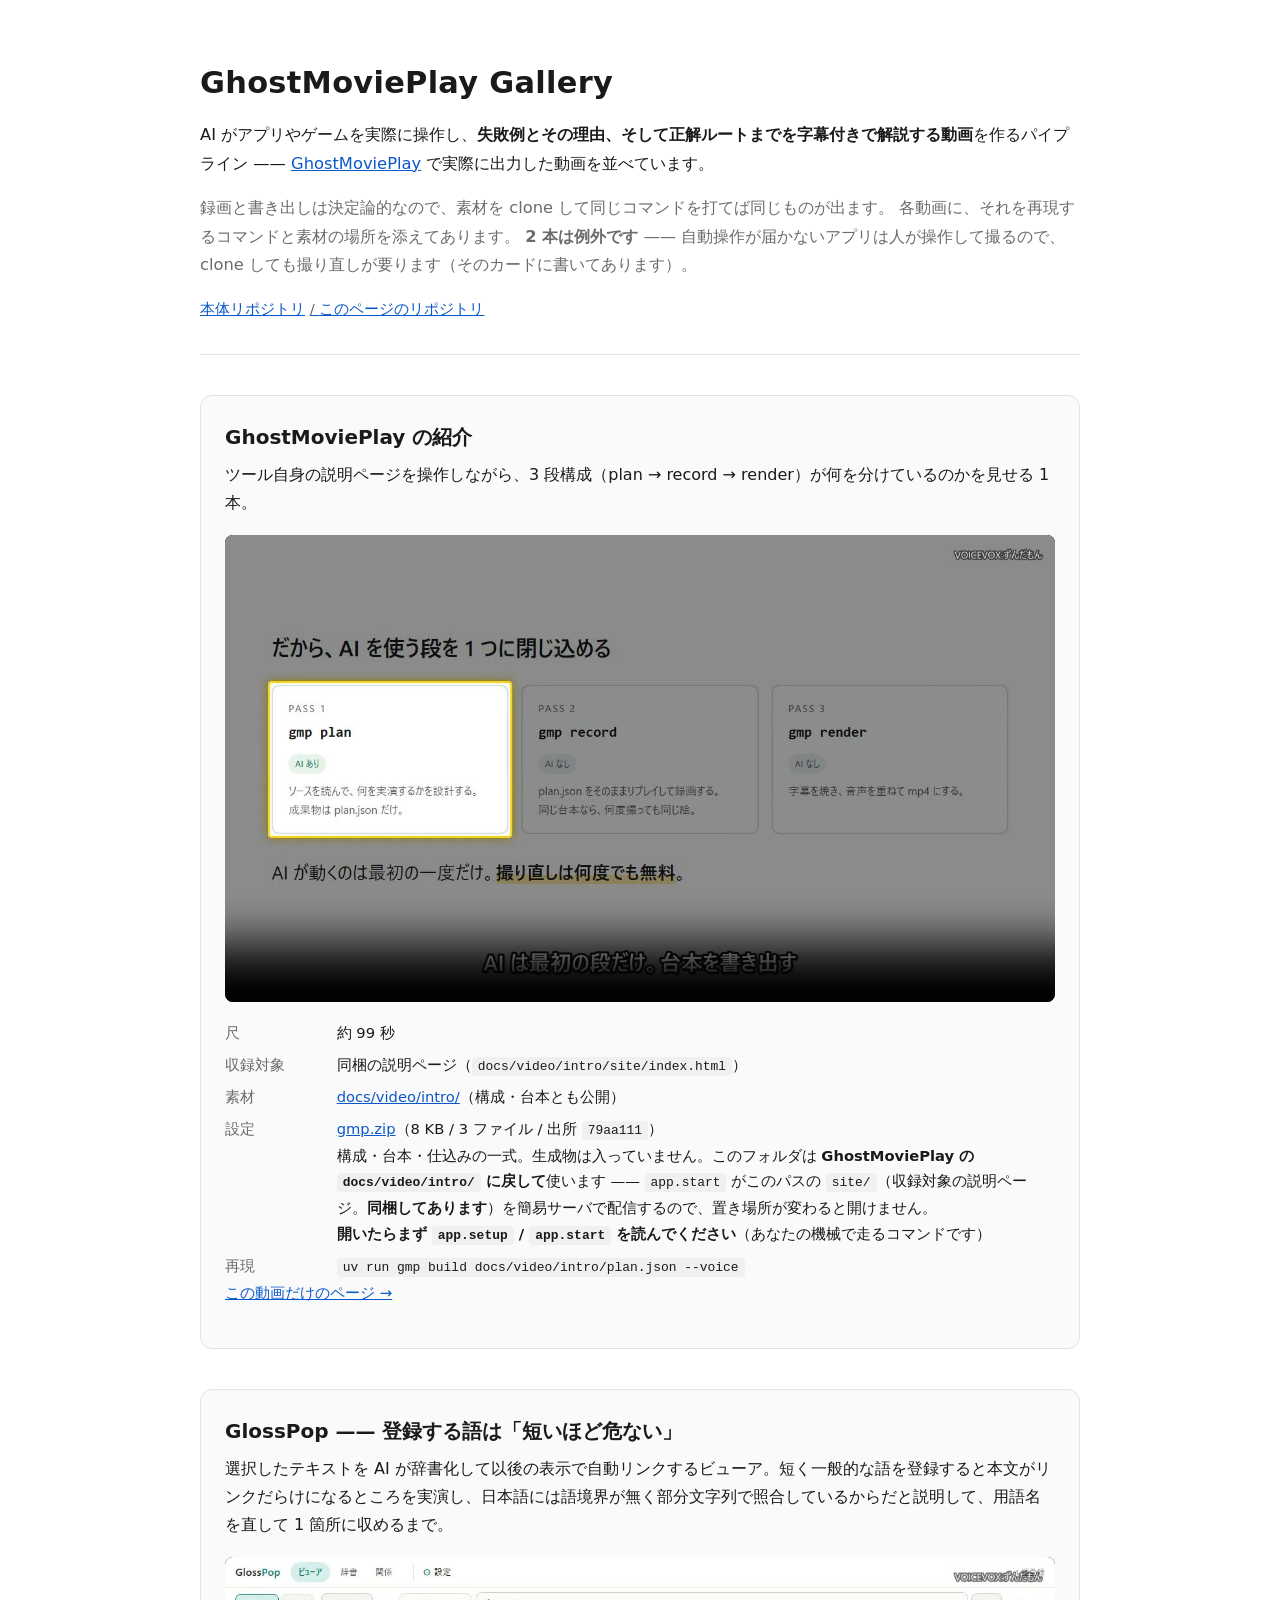
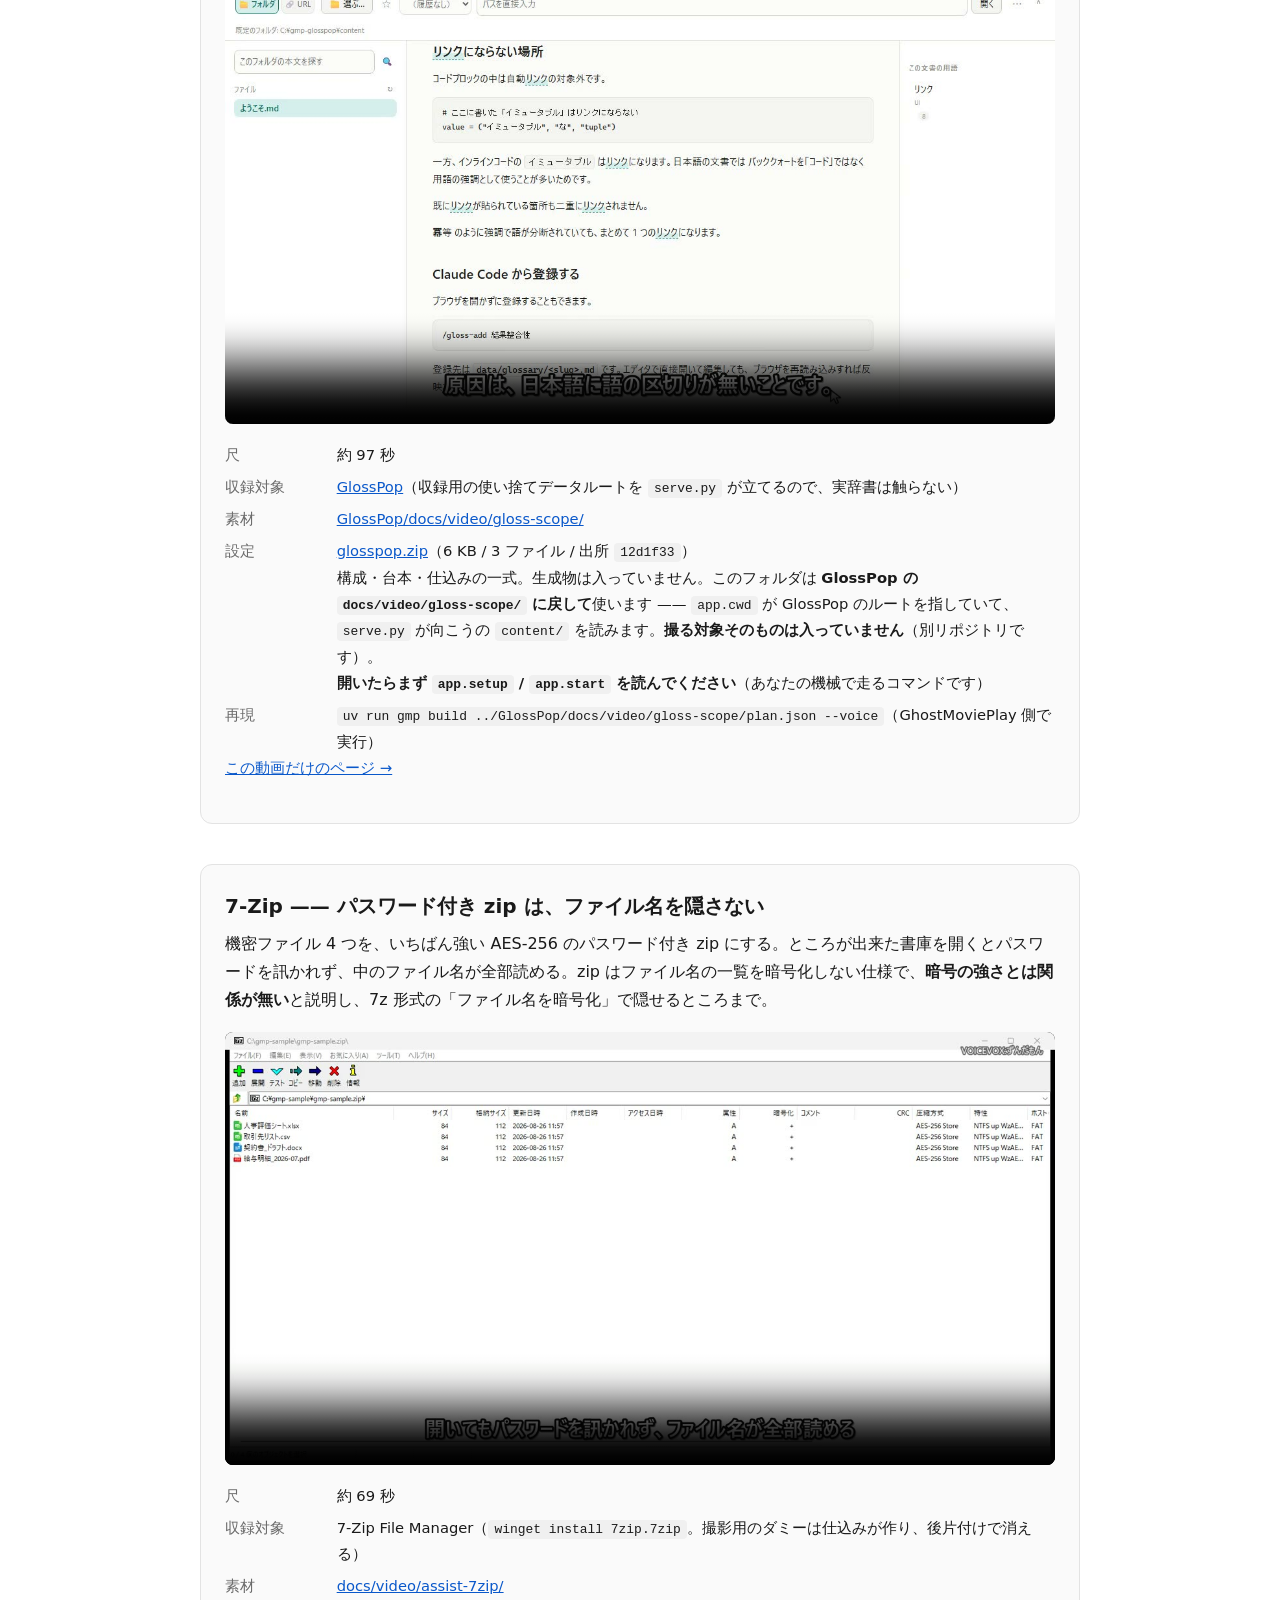
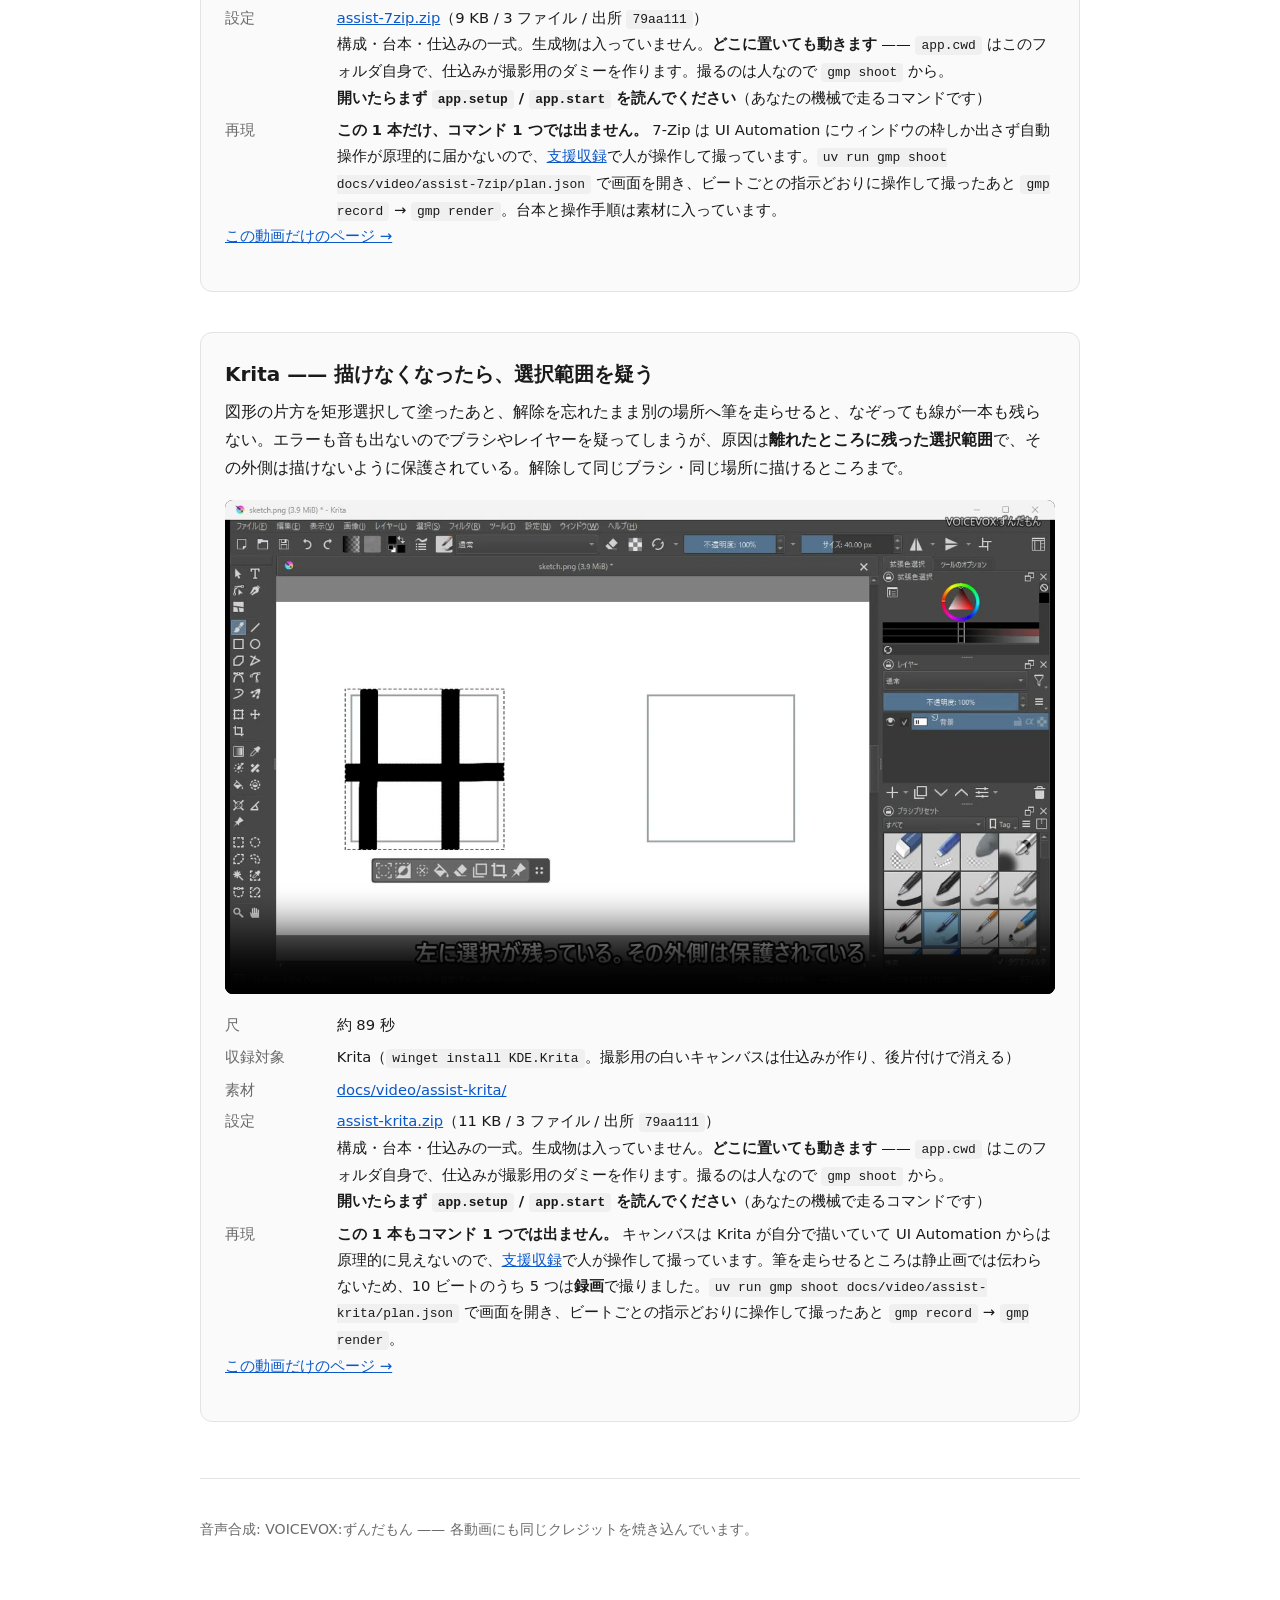
==== commit 6db058e4: "設定の zip を動画の隣に置く **動画がその場で何をするか見せていて、隣に一式が置いてある** —— 落とせば同じことが 手元で出来る、が一目で分かる形にする。カードと 1 本ぶんのページに「設定" ====
--- a/index.html
+++ b/index.html
@@ -47,6 +47,7 @@
       <dt>尺</dt><dd>約 99 秒</dd>
       <dt>収録対象</dt><dd>同梱の説明ページ（<code>docs/video/intro/site/index.html</code>）</dd>
       <dt>素材</dt><dd><a href="https://github.com/lancard-aikawa/GhostMoviePlay/tree/main/docs/video/intro">docs/video/intro/</a>（構成・台本とも公開）</dd>
+      <dt>設定</dt><dd><a href="bundles/gmp.zip" download>gmp.zip</a>（8 KB / 3 ファイル / 出所 <code>79aa111</code>）<br>構成・台本・仕込みの一式。生成物は入っていません。このフォルダは <strong>GhostMoviePlay の <code>docs/video/intro/</code> に戻して</strong>使います —— <code>app.start</code> がこのパスの <code>site/</code>（収録対象の説明ページ。<strong>同梱してあります</strong>）を簡易サーバで配信するので、置き場所が変わると開けません。<br><strong>開いたらまず <code>app.setup</code> / <code>app.start</code> を読んでください</strong>（あなたの機械で走るコマンドです）</dd>
       <dt>再現</dt><dd><code>uv run gmp build docs/video/intro/plan.json --voice</code></dd>
     </dl>
     <p class="more"><a href="v/gmp.html">この動画だけのページ →</a></p>
@@ -60,6 +61,7 @@
       <dt>尺</dt><dd>約 97 秒</dd>
       <dt>収録対象</dt><dd><a href="https://github.com/lancard-aikawa/GlossPop">GlossPop</a>（収録用の使い捨てデータルートを <code>serve.py</code> が立てるので、実辞書は触らない）</dd>
       <dt>素材</dt><dd><a href="https://github.com/lancard-aikawa/GlossPop/tree/main/docs/video/gloss-scope">GlossPop/docs/video/gloss-scope/</a></dd>
+      <dt>設定</dt><dd><a href="bundles/glosspop.zip" download>glosspop.zip</a>（6 KB / 3 ファイル / 出所 <code>12d1f33</code>）<br>構成・台本・仕込みの一式。生成物は入っていません。このフォルダは <strong>GlossPop の <code>docs/video/gloss-scope/</code> に戻して</strong>使います —— <code>app.cwd</code> が GlossPop のルートを指していて、<code>serve.py</code> が向こうの <code>content/</code> を読みます。<strong>撮る対象そのものは入っていません</strong>（別リポジトリです）。<br><strong>開いたらまず <code>app.setup</code> / <code>app.start</code> を読んでください</strong>（あなたの機械で走るコマンドです）</dd>
       <dt>再現</dt><dd><code>uv run gmp build ../GlossPop/docs/video/gloss-scope/plan.json --voice</code>（GhostMoviePlay 側で実行）</dd>
     </dl>
     <p class="more"><a href="v/glosspop.html">この動画だけのページ →</a></p>
@@ -73,6 +75,7 @@
       <dt>尺</dt><dd>約 69 秒</dd>
       <dt>収録対象</dt><dd>7-Zip File Manager（<code>winget install 7zip.7zip</code>。撮影用のダミーは仕込みが作り、後片付けで消える）</dd>
       <dt>素材</dt><dd><a href="https://github.com/lancard-aikawa/GhostMoviePlay/tree/main/docs/video/assist-7zip">docs/video/assist-7zip/</a></dd>
+      <dt>設定</dt><dd><a href="bundles/assist-7zip.zip" download>assist-7zip.zip</a>（9 KB / 3 ファイル / 出所 <code>79aa111</code>）<br>構成・台本・仕込みの一式。生成物は入っていません。<strong>どこに置いても動きます</strong> —— <code>app.cwd</code> はこのフォルダ自身で、仕込みが撮影用のダミーを作ります。撮るのは人なので <code>gmp shoot</code> から。<br><strong>開いたらまず <code>app.setup</code> / <code>app.start</code> を読んでください</strong>（あなたの機械で走るコマンドです）</dd>
       <dt>再現</dt><dd><strong>この 1 本だけ、コマンド 1 つでは出ません。</strong> 7-Zip は UI Automation にウィンドウの枠しか出さず自動操作が原理的に届かないので、<a href="https://github.com/lancard-aikawa/GhostMoviePlay/blob/main/README_WINAPP.md">支援収録</a>で人が操作して撮っています。<code>uv run gmp shoot docs/video/assist-7zip/plan.json</code> で画面を開き、ビートごとの指示どおりに操作して撮ったあと <code>gmp record</code> → <code>gmp render</code>。台本と操作手順は素材に入っています。</dd>
     </dl>
     <p class="more"><a href="v/assist-7zip.html">この動画だけのページ →</a></p>
@@ -86,6 +89,7 @@
       <dt>尺</dt><dd>約 89 秒</dd>
       <dt>収録対象</dt><dd>Krita（<code>winget install KDE.Krita</code>。撮影用の白いキャンバスは仕込みが作り、後片付けで消える）</dd>
       <dt>素材</dt><dd><a href="https://github.com/lancard-aikawa/GhostMoviePlay/tree/main/docs/video/assist-krita">docs/video/assist-krita/</a></dd>
+      <dt>設定</dt><dd><a href="bundles/assist-krita.zip" download>assist-krita.zip</a>（11 KB / 3 ファイル / 出所 <code>79aa111</code>）<br>構成・台本・仕込みの一式。生成物は入っていません。<strong>どこに置いても動きます</strong> —— <code>app.cwd</code> はこのフォルダ自身で、仕込みが撮影用のダミーを作ります。撮るのは人なので <code>gmp shoot</code> から。<br><strong>開いたらまず <code>app.setup</code> / <code>app.start</code> を読んでください</strong>（あなたの機械で走るコマンドです）</dd>
       <dt>再現</dt><dd><strong>この 1 本もコマンド 1 つでは出ません。</strong> キャンバスは Krita が自分で描いていて UI Automation からは原理的に見えないので、<a href="https://github.com/lancard-aikawa/GhostMoviePlay/blob/main/README_WINAPP.md">支援収録</a>で人が操作して撮っています。筆を走らせるところは静止画では伝わらないため、10 ビートのうち 5 つは<strong>録画</strong>で撮りました。<code>uv run gmp shoot docs/video/assist-krita/plan.json</code> で画面を開き、ビートごとの指示どおりに操作して撮ったあと <code>gmp record</code> → <code>gmp render</code>。</dd>
     </dl>
     <p class="more"><a href="v/assist-krita.html">この動画だけのページ →</a></p>
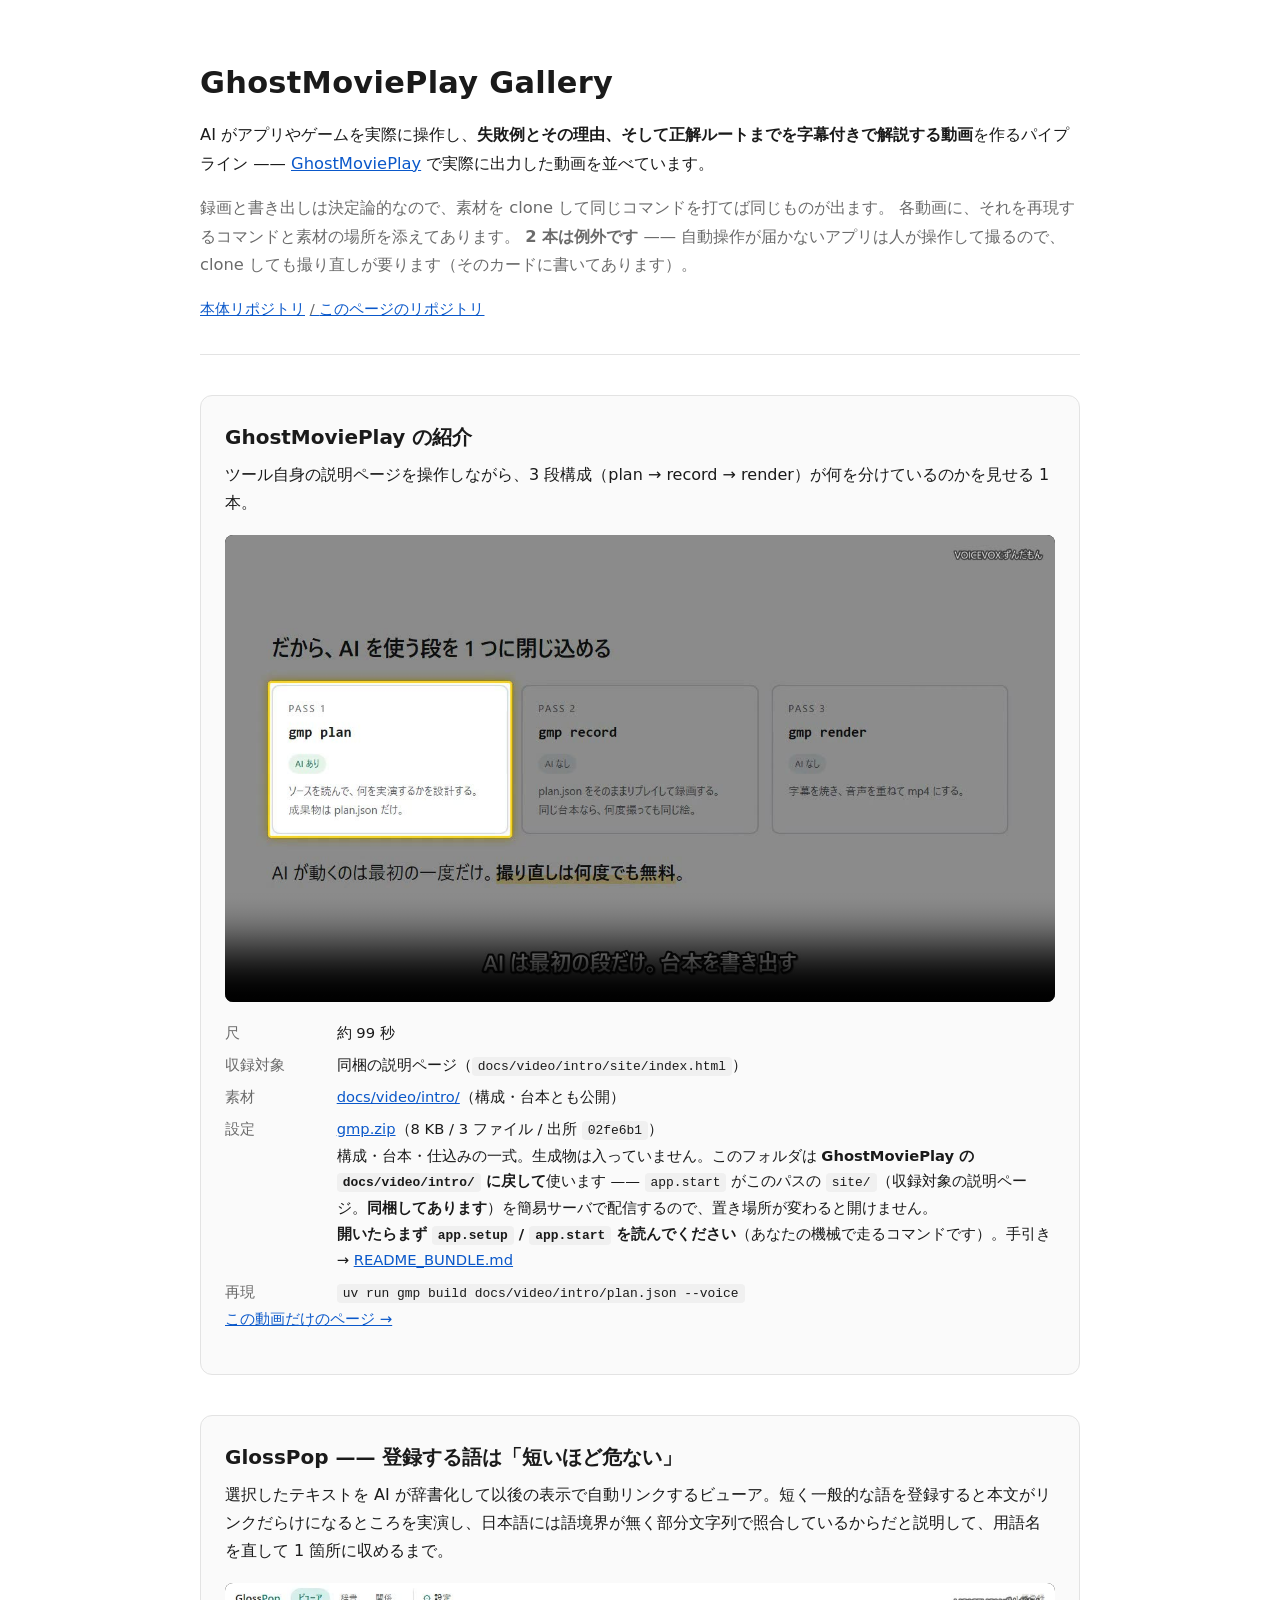
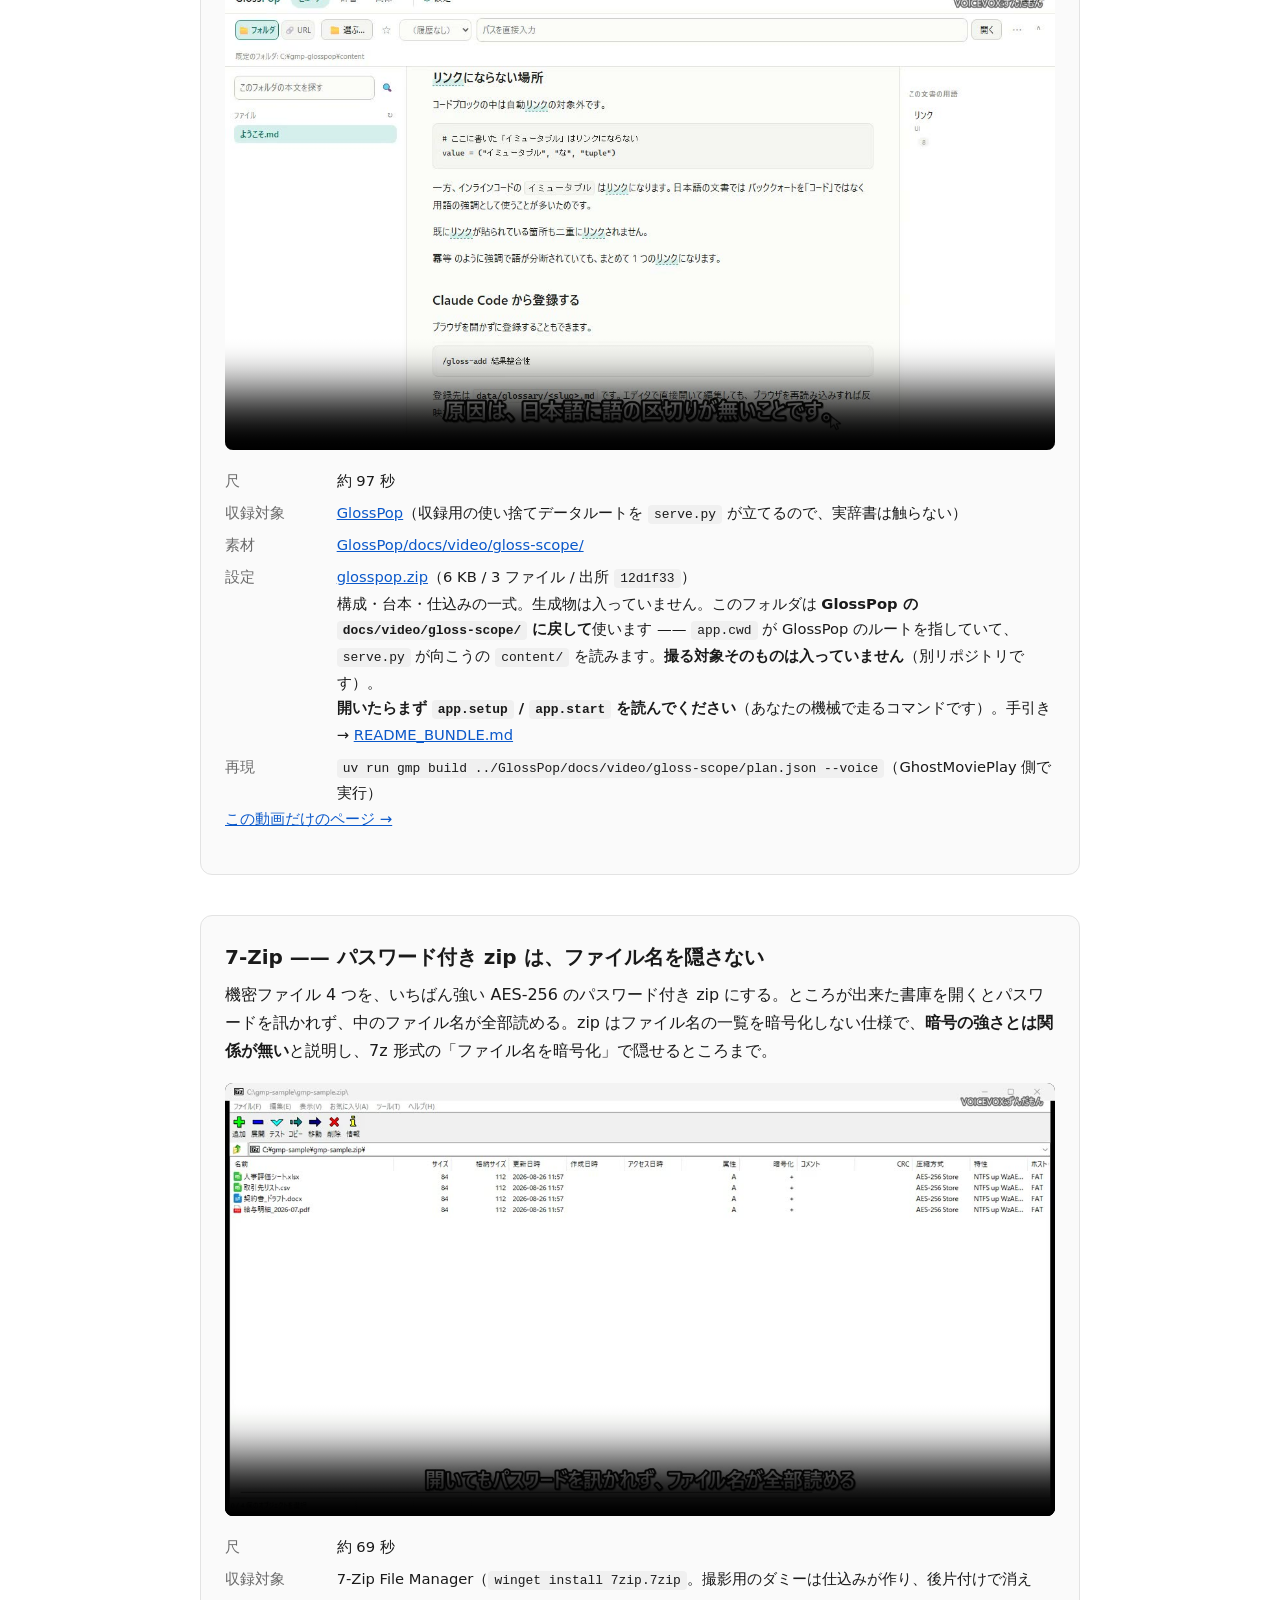
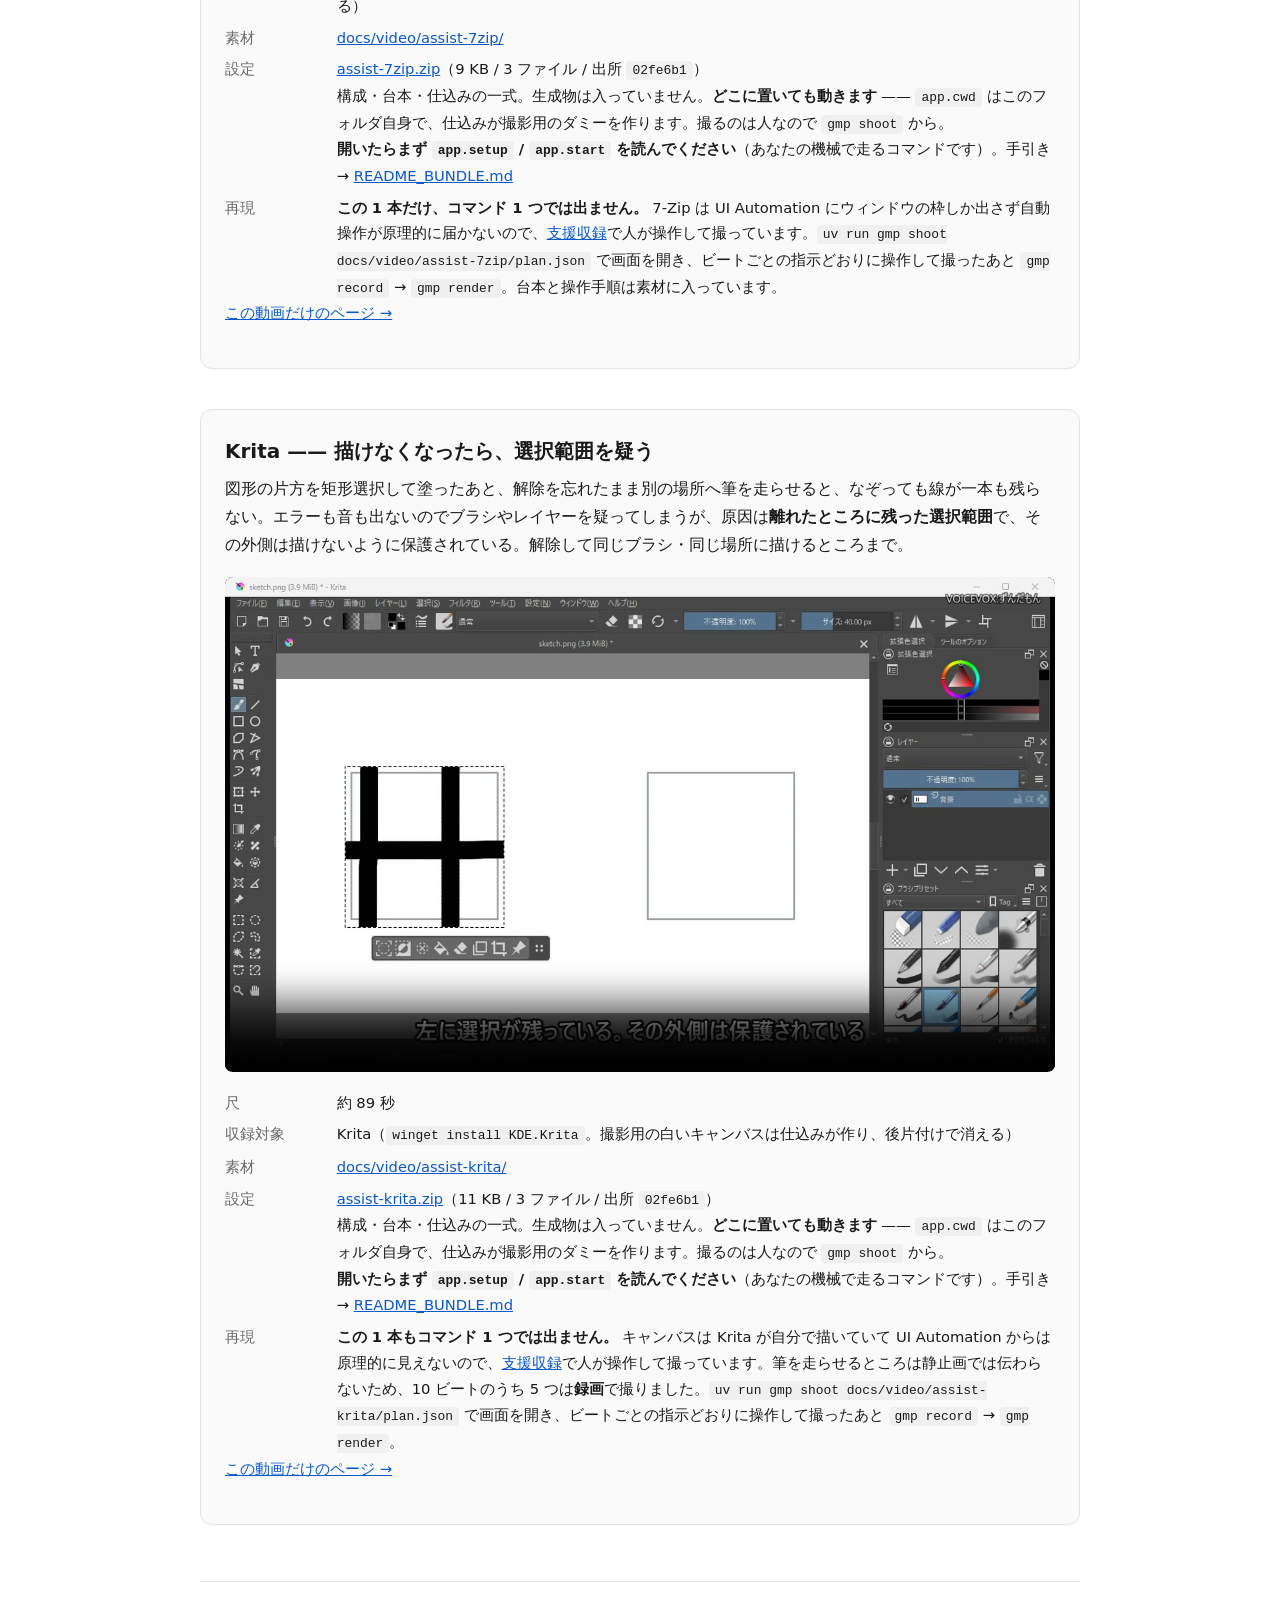
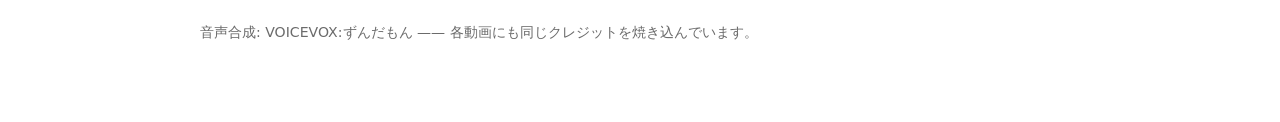
==== commit 729cee7e: "束と カードから手引きへ繋ぐ **落とした人が最初に開くのは zip の中の BUNDLE.md** なので、そこから README_BUNDLE.md (受け取った側の手引き) へ行けるようにする。" ====
--- a/index.html
+++ b/index.html
@@ -47,7 +47,7 @@
       <dt>尺</dt><dd>約 99 秒</dd>
       <dt>収録対象</dt><dd>同梱の説明ページ（<code>docs/video/intro/site/index.html</code>）</dd>
       <dt>素材</dt><dd><a href="https://github.com/lancard-aikawa/GhostMoviePlay/tree/main/docs/video/intro">docs/video/intro/</a>（構成・台本とも公開）</dd>
-      <dt>設定</dt><dd><a href="bundles/gmp.zip" download>gmp.zip</a>（8 KB / 3 ファイル / 出所 <code>79aa111</code>）<br>構成・台本・仕込みの一式。生成物は入っていません。このフォルダは <strong>GhostMoviePlay の <code>docs/video/intro/</code> に戻して</strong>使います —— <code>app.start</code> がこのパスの <code>site/</code>（収録対象の説明ページ。<strong>同梱してあります</strong>）を簡易サーバで配信するので、置き場所が変わると開けません。<br><strong>開いたらまず <code>app.setup</code> / <code>app.start</code> を読んでください</strong>（あなたの機械で走るコマンドです）</dd>
+      <dt>設定</dt><dd><a href="bundles/gmp.zip" download>gmp.zip</a>（8 KB / 3 ファイル / 出所 <code>02fe6b1</code>）<br>構成・台本・仕込みの一式。生成物は入っていません。このフォルダは <strong>GhostMoviePlay の <code>docs/video/intro/</code> に戻して</strong>使います —— <code>app.start</code> がこのパスの <code>site/</code>（収録対象の説明ページ。<strong>同梱してあります</strong>）を簡易サーバで配信するので、置き場所が変わると開けません。<br><strong>開いたらまず <code>app.setup</code> / <code>app.start</code> を読んでください</strong>（あなたの機械で走るコマンドです）。手引き → <a href="https://github.com/lancard-aikawa/GhostMoviePlay/blob/main/README_BUNDLE.md">README_BUNDLE.md</a></dd>
       <dt>再現</dt><dd><code>uv run gmp build docs/video/intro/plan.json --voice</code></dd>
     </dl>
     <p class="more"><a href="v/gmp.html">この動画だけのページ →</a></p>
@@ -61,7 +61,7 @@
       <dt>尺</dt><dd>約 97 秒</dd>
       <dt>収録対象</dt><dd><a href="https://github.com/lancard-aikawa/GlossPop">GlossPop</a>（収録用の使い捨てデータルートを <code>serve.py</code> が立てるので、実辞書は触らない）</dd>
       <dt>素材</dt><dd><a href="https://github.com/lancard-aikawa/GlossPop/tree/main/docs/video/gloss-scope">GlossPop/docs/video/gloss-scope/</a></dd>
-      <dt>設定</dt><dd><a href="bundles/glosspop.zip" download>glosspop.zip</a>（6 KB / 3 ファイル / 出所 <code>12d1f33</code>）<br>構成・台本・仕込みの一式。生成物は入っていません。このフォルダは <strong>GlossPop の <code>docs/video/gloss-scope/</code> に戻して</strong>使います —— <code>app.cwd</code> が GlossPop のルートを指していて、<code>serve.py</code> が向こうの <code>content/</code> を読みます。<strong>撮る対象そのものは入っていません</strong>（別リポジトリです）。<br><strong>開いたらまず <code>app.setup</code> / <code>app.start</code> を読んでください</strong>（あなたの機械で走るコマンドです）</dd>
+      <dt>設定</dt><dd><a href="bundles/glosspop.zip" download>glosspop.zip</a>（6 KB / 3 ファイル / 出所 <code>12d1f33</code>）<br>構成・台本・仕込みの一式。生成物は入っていません。このフォルダは <strong>GlossPop の <code>docs/video/gloss-scope/</code> に戻して</strong>使います —— <code>app.cwd</code> が GlossPop のルートを指していて、<code>serve.py</code> が向こうの <code>content/</code> を読みます。<strong>撮る対象そのものは入っていません</strong>（別リポジトリです）。<br><strong>開いたらまず <code>app.setup</code> / <code>app.start</code> を読んでください</strong>（あなたの機械で走るコマンドです）。手引き → <a href="https://github.com/lancard-aikawa/GhostMoviePlay/blob/main/README_BUNDLE.md">README_BUNDLE.md</a></dd>
       <dt>再現</dt><dd><code>uv run gmp build ../GlossPop/docs/video/gloss-scope/plan.json --voice</code>（GhostMoviePlay 側で実行）</dd>
     </dl>
     <p class="more"><a href="v/glosspop.html">この動画だけのページ →</a></p>
@@ -75,7 +75,7 @@
       <dt>尺</dt><dd>約 69 秒</dd>
       <dt>収録対象</dt><dd>7-Zip File Manager（<code>winget install 7zip.7zip</code>。撮影用のダミーは仕込みが作り、後片付けで消える）</dd>
       <dt>素材</dt><dd><a href="https://github.com/lancard-aikawa/GhostMoviePlay/tree/main/docs/video/assist-7zip">docs/video/assist-7zip/</a></dd>
-      <dt>設定</dt><dd><a href="bundles/assist-7zip.zip" download>assist-7zip.zip</a>（9 KB / 3 ファイル / 出所 <code>79aa111</code>）<br>構成・台本・仕込みの一式。生成物は入っていません。<strong>どこに置いても動きます</strong> —— <code>app.cwd</code> はこのフォルダ自身で、仕込みが撮影用のダミーを作ります。撮るのは人なので <code>gmp shoot</code> から。<br><strong>開いたらまず <code>app.setup</code> / <code>app.start</code> を読んでください</strong>（あなたの機械で走るコマンドです）</dd>
+      <dt>設定</dt><dd><a href="bundles/assist-7zip.zip" download>assist-7zip.zip</a>（9 KB / 3 ファイル / 出所 <code>02fe6b1</code>）<br>構成・台本・仕込みの一式。生成物は入っていません。<strong>どこに置いても動きます</strong> —— <code>app.cwd</code> はこのフォルダ自身で、仕込みが撮影用のダミーを作ります。撮るのは人なので <code>gmp shoot</code> から。<br><strong>開いたらまず <code>app.setup</code> / <code>app.start</code> を読んでください</strong>（あなたの機械で走るコマンドです）。手引き → <a href="https://github.com/lancard-aikawa/GhostMoviePlay/blob/main/README_BUNDLE.md">README_BUNDLE.md</a></dd>
       <dt>再現</dt><dd><strong>この 1 本だけ、コマンド 1 つでは出ません。</strong> 7-Zip は UI Automation にウィンドウの枠しか出さず自動操作が原理的に届かないので、<a href="https://github.com/lancard-aikawa/GhostMoviePlay/blob/main/README_WINAPP.md">支援収録</a>で人が操作して撮っています。<code>uv run gmp shoot docs/video/assist-7zip/plan.json</code> で画面を開き、ビートごとの指示どおりに操作して撮ったあと <code>gmp record</code> → <code>gmp render</code>。台本と操作手順は素材に入っています。</dd>
     </dl>
     <p class="more"><a href="v/assist-7zip.html">この動画だけのページ →</a></p>
@@ -89,7 +89,7 @@
       <dt>尺</dt><dd>約 89 秒</dd>
       <dt>収録対象</dt><dd>Krita（<code>winget install KDE.Krita</code>。撮影用の白いキャンバスは仕込みが作り、後片付けで消える）</dd>
       <dt>素材</dt><dd><a href="https://github.com/lancard-aikawa/GhostMoviePlay/tree/main/docs/video/assist-krita">docs/video/assist-krita/</a></dd>
-      <dt>設定</dt><dd><a href="bundles/assist-krita.zip" download>assist-krita.zip</a>（11 KB / 3 ファイル / 出所 <code>79aa111</code>）<br>構成・台本・仕込みの一式。生成物は入っていません。<strong>どこに置いても動きます</strong> —— <code>app.cwd</code> はこのフォルダ自身で、仕込みが撮影用のダミーを作ります。撮るのは人なので <code>gmp shoot</code> から。<br><strong>開いたらまず <code>app.setup</code> / <code>app.start</code> を読んでください</strong>（あなたの機械で走るコマンドです）</dd>
+      <dt>設定</dt><dd><a href="bundles/assist-krita.zip" download>assist-krita.zip</a>（11 KB / 3 ファイル / 出所 <code>02fe6b1</code>）<br>構成・台本・仕込みの一式。生成物は入っていません。<strong>どこに置いても動きます</strong> —— <code>app.cwd</code> はこのフォルダ自身で、仕込みが撮影用のダミーを作ります。撮るのは人なので <code>gmp shoot</code> から。<br><strong>開いたらまず <code>app.setup</code> / <code>app.start</code> を読んでください</strong>（あなたの機械で走るコマンドです）。手引き → <a href="https://github.com/lancard-aikawa/GhostMoviePlay/blob/main/README_BUNDLE.md">README_BUNDLE.md</a></dd>
       <dt>再現</dt><dd><strong>この 1 本もコマンド 1 つでは出ません。</strong> キャンバスは Krita が自分で描いていて UI Automation からは原理的に見えないので、<a href="https://github.com/lancard-aikawa/GhostMoviePlay/blob/main/README_WINAPP.md">支援収録</a>で人が操作して撮っています。筆を走らせるところは静止画では伝わらないため、10 ビートのうち 5 つは<strong>録画</strong>で撮りました。<code>uv run gmp shoot docs/video/assist-krita/plan.json</code> で画面を開き、ビートごとの指示どおりに操作して撮ったあと <code>gmp record</code> → <code>gmp render</code>。</dd>
     </dl>
     <p class="more"><a href="v/assist-krita.html">この動画だけのページ →</a></p>
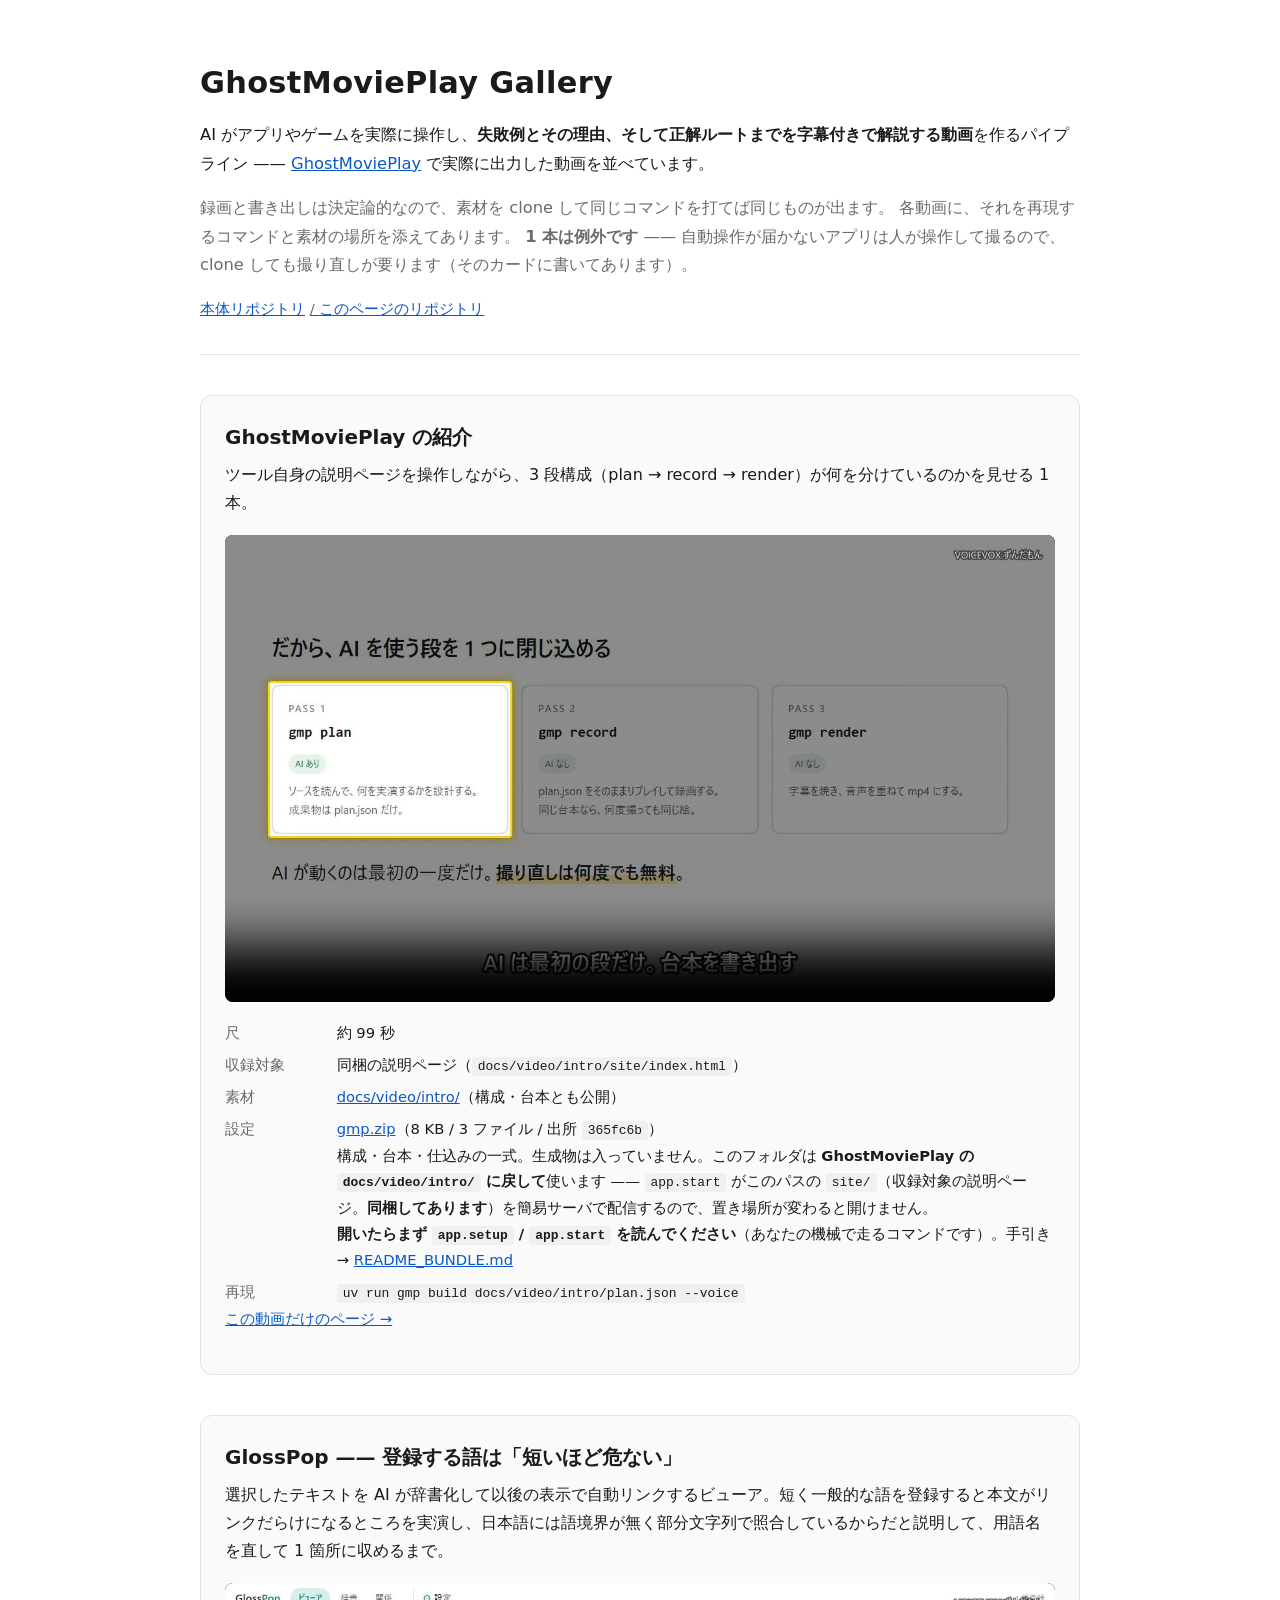
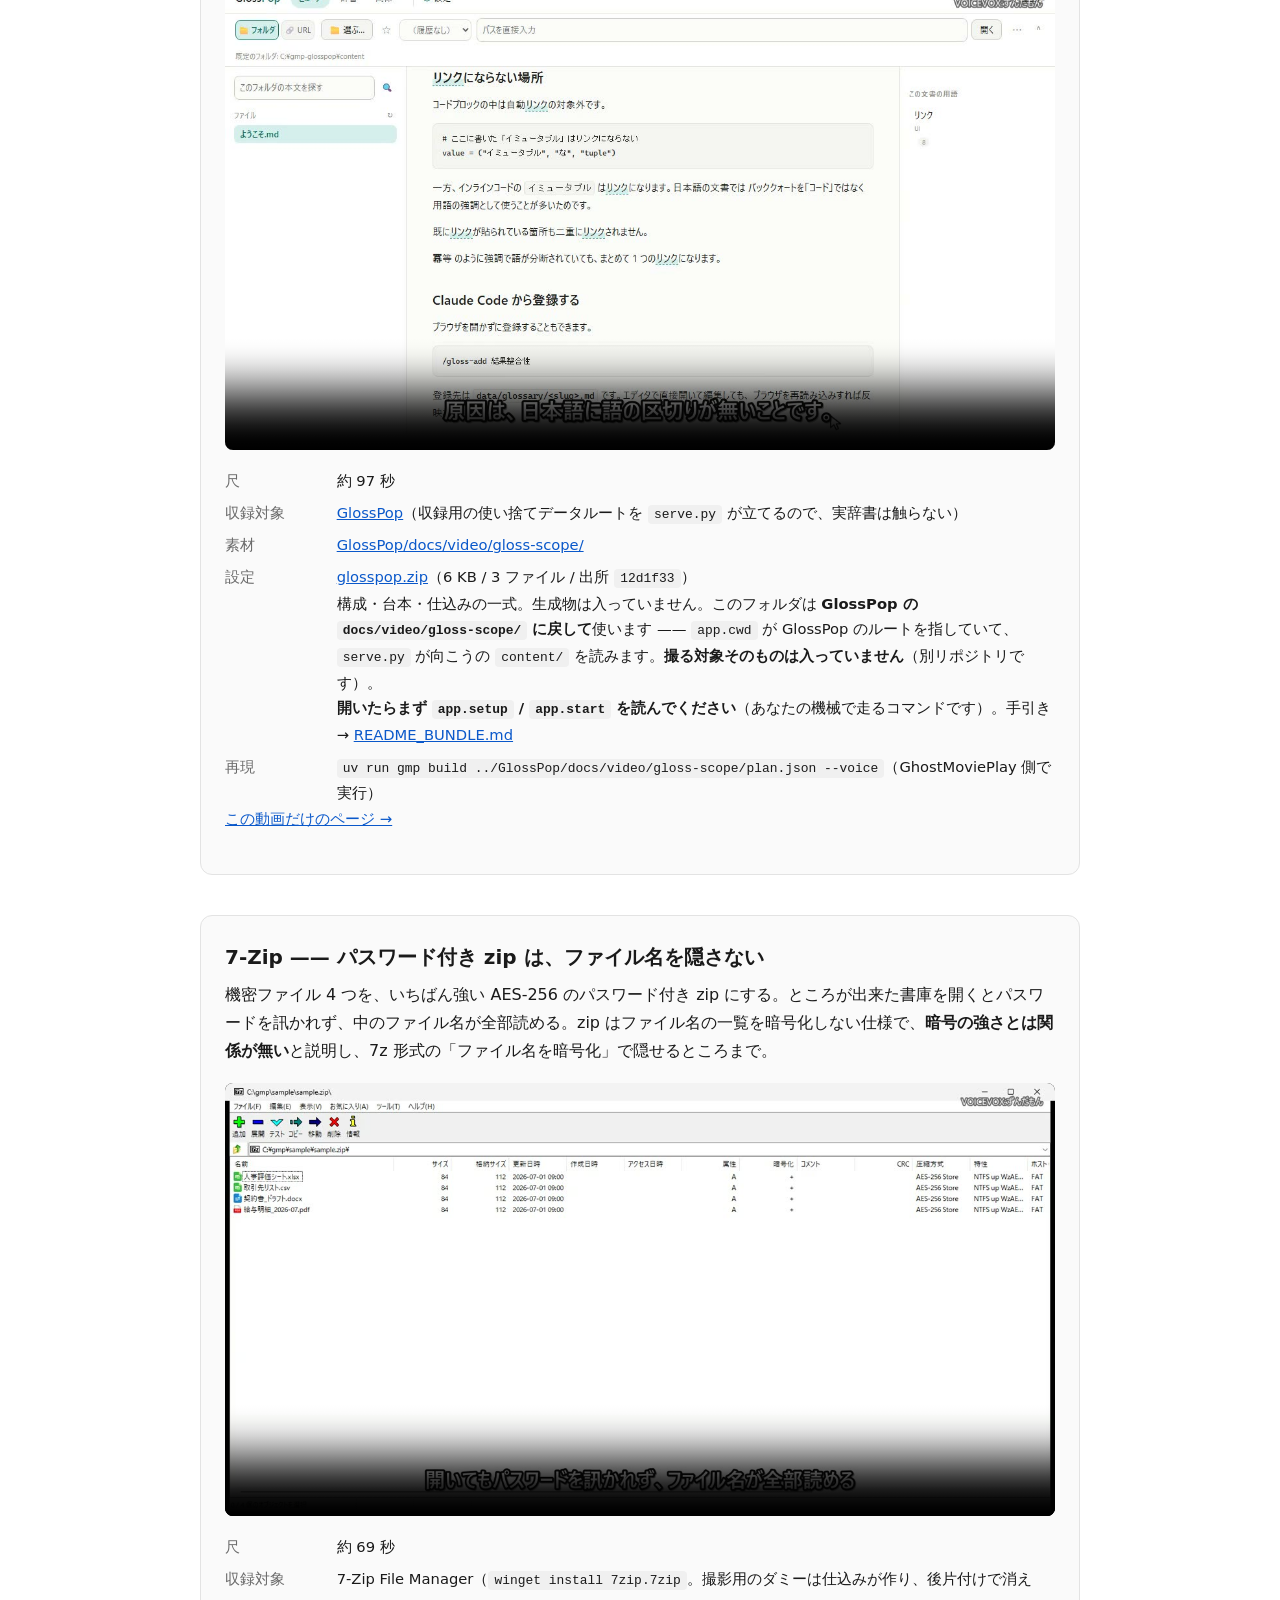
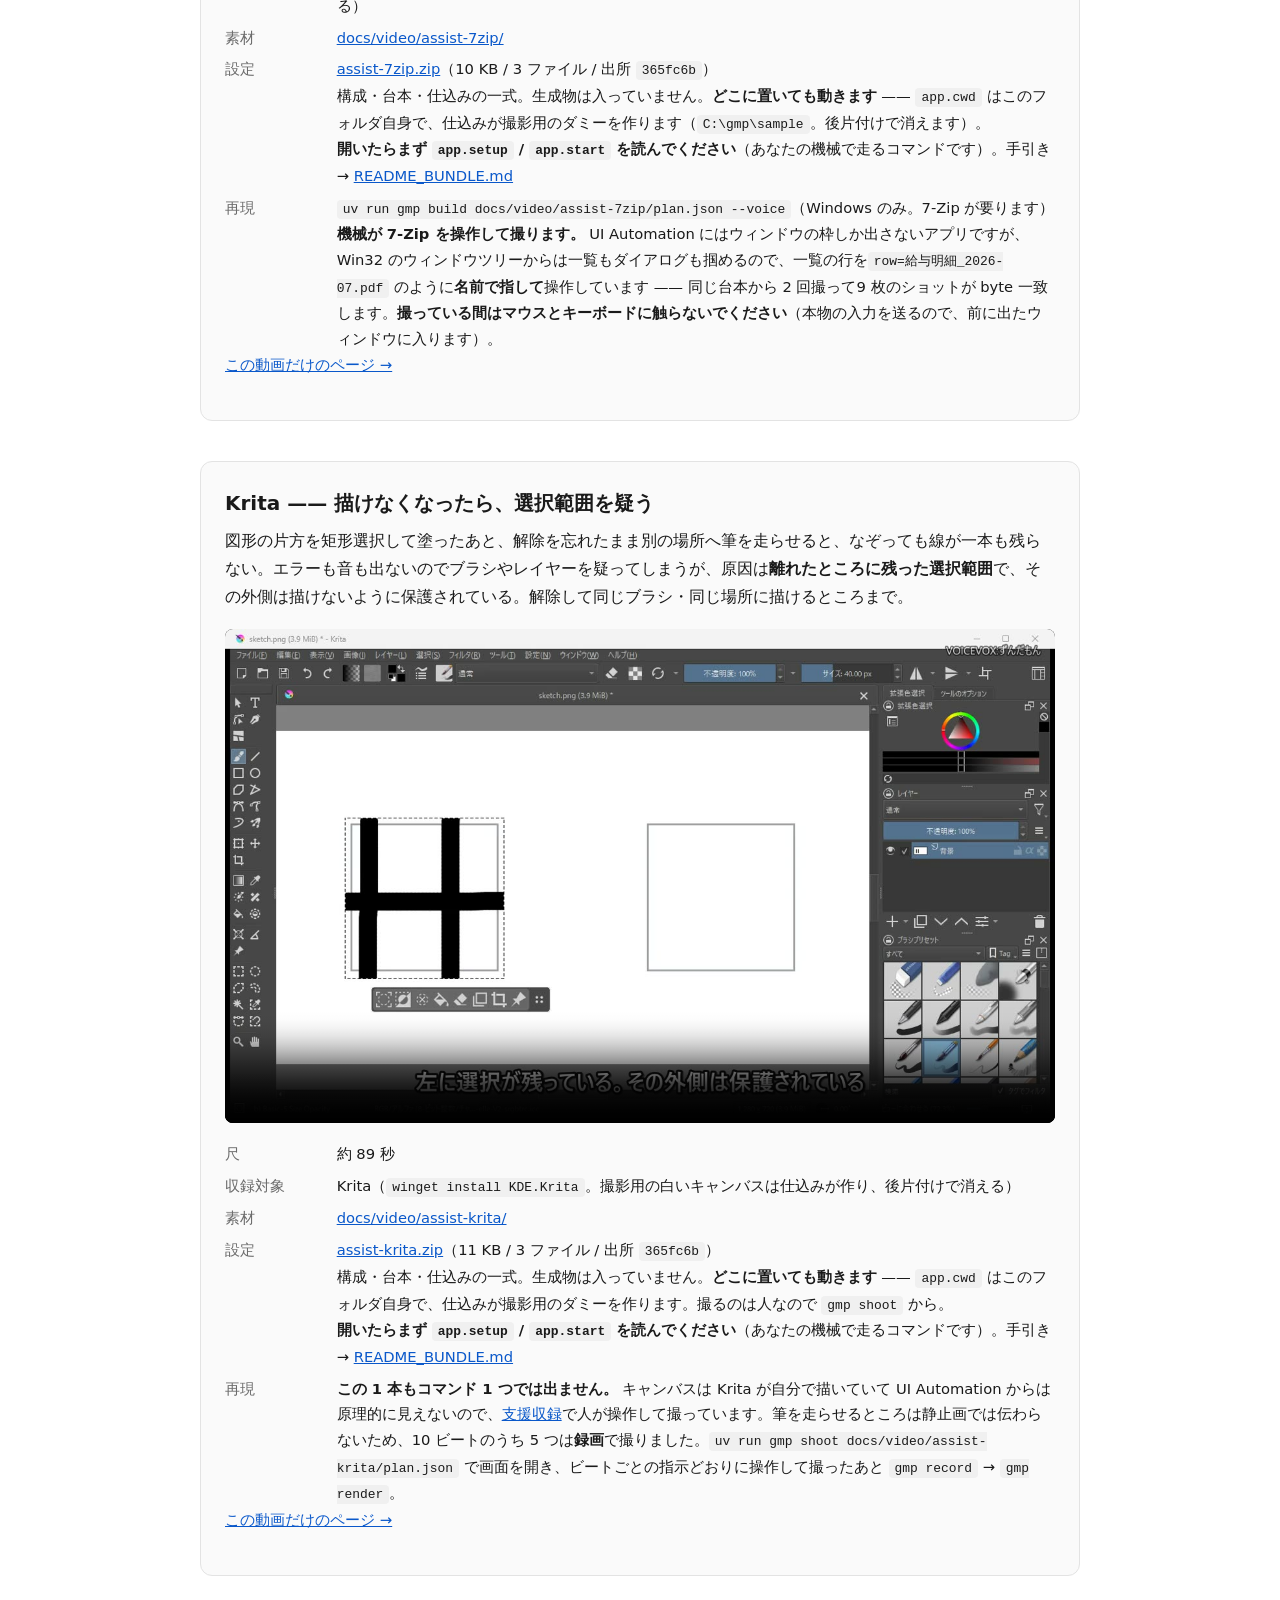
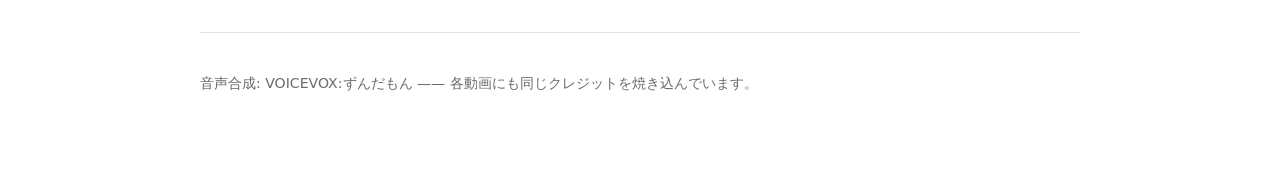
==== commit d08e912f: "7-Zip を自動収録で撮り直したものに差し替える 機械が操作して撮る 1 本になったので、カードの文面も直す。「この 1 本だけ、 コマンド 1 つでは出ません」「人が操作して撮っています」のままだ" ====
--- a/index.html
+++ b/index.html
@@ -28,7 +28,7 @@
   <p class="lede muted">
     録画と書き出しは決定論的なので、素材を clone して同じコマンドを打てば同じものが出ます。
     各動画に、それを再現するコマンドと素材の場所を添えてあります。
-    <strong>2 本は例外です</strong> —— 自動操作が届かないアプリは人が操作して撮るので、
+    <strong>1 本は例外です</strong> —— 自動操作が届かないアプリは人が操作して撮るので、
     clone しても撮り直しが要ります（そのカードに書いてあります）。
   </p>
   <p class="toplinks">
@@ -47,7 +47,7 @@
       <dt>尺</dt><dd>約 99 秒</dd>
       <dt>収録対象</dt><dd>同梱の説明ページ（<code>docs/video/intro/site/index.html</code>）</dd>
       <dt>素材</dt><dd><a href="https://github.com/lancard-aikawa/GhostMoviePlay/tree/main/docs/video/intro">docs/video/intro/</a>（構成・台本とも公開）</dd>
-      <dt>設定</dt><dd><a href="bundles/gmp.zip" download>gmp.zip</a>（8 KB / 3 ファイル / 出所 <code>02fe6b1</code>）<br>構成・台本・仕込みの一式。生成物は入っていません。このフォルダは <strong>GhostMoviePlay の <code>docs/video/intro/</code> に戻して</strong>使います —— <code>app.start</code> がこのパスの <code>site/</code>（収録対象の説明ページ。<strong>同梱してあります</strong>）を簡易サーバで配信するので、置き場所が変わると開けません。<br><strong>開いたらまず <code>app.setup</code> / <code>app.start</code> を読んでください</strong>（あなたの機械で走るコマンドです）。手引き → <a href="https://github.com/lancard-aikawa/GhostMoviePlay/blob/main/README_BUNDLE.md">README_BUNDLE.md</a></dd>
+      <dt>設定</dt><dd><a href="bundles/gmp.zip" download>gmp.zip</a>（8 KB / 3 ファイル / 出所 <code>365fc6b</code>）<br>構成・台本・仕込みの一式。生成物は入っていません。このフォルダは <strong>GhostMoviePlay の <code>docs/video/intro/</code> に戻して</strong>使います —— <code>app.start</code> がこのパスの <code>site/</code>（収録対象の説明ページ。<strong>同梱してあります</strong>）を簡易サーバで配信するので、置き場所が変わると開けません。<br><strong>開いたらまず <code>app.setup</code> / <code>app.start</code> を読んでください</strong>（あなたの機械で走るコマンドです）。手引き → <a href="https://github.com/lancard-aikawa/GhostMoviePlay/blob/main/README_BUNDLE.md">README_BUNDLE.md</a></dd>
       <dt>再現</dt><dd><code>uv run gmp build docs/video/intro/plan.json --voice</code></dd>
     </dl>
     <p class="more"><a href="v/gmp.html">この動画だけのページ →</a></p>
@@ -75,8 +75,8 @@
       <dt>尺</dt><dd>約 69 秒</dd>
       <dt>収録対象</dt><dd>7-Zip File Manager（<code>winget install 7zip.7zip</code>。撮影用のダミーは仕込みが作り、後片付けで消える）</dd>
       <dt>素材</dt><dd><a href="https://github.com/lancard-aikawa/GhostMoviePlay/tree/main/docs/video/assist-7zip">docs/video/assist-7zip/</a></dd>
-      <dt>設定</dt><dd><a href="bundles/assist-7zip.zip" download>assist-7zip.zip</a>（9 KB / 3 ファイル / 出所 <code>02fe6b1</code>）<br>構成・台本・仕込みの一式。生成物は入っていません。<strong>どこに置いても動きます</strong> —— <code>app.cwd</code> はこのフォルダ自身で、仕込みが撮影用のダミーを作ります。撮るのは人なので <code>gmp shoot</code> から。<br><strong>開いたらまず <code>app.setup</code> / <code>app.start</code> を読んでください</strong>（あなたの機械で走るコマンドです）。手引き → <a href="https://github.com/lancard-aikawa/GhostMoviePlay/blob/main/README_BUNDLE.md">README_BUNDLE.md</a></dd>
-      <dt>再現</dt><dd><strong>この 1 本だけ、コマンド 1 つでは出ません。</strong> 7-Zip は UI Automation にウィンドウの枠しか出さず自動操作が原理的に届かないので、<a href="https://github.com/lancard-aikawa/GhostMoviePlay/blob/main/README_WINAPP.md">支援収録</a>で人が操作して撮っています。<code>uv run gmp shoot docs/video/assist-7zip/plan.json</code> で画面を開き、ビートごとの指示どおりに操作して撮ったあと <code>gmp record</code> → <code>gmp render</code>。台本と操作手順は素材に入っています。</dd>
+      <dt>設定</dt><dd><a href="bundles/assist-7zip.zip" download>assist-7zip.zip</a>（10 KB / 3 ファイル / 出所 <code>365fc6b</code>）<br>構成・台本・仕込みの一式。生成物は入っていません。<strong>どこに置いても動きます</strong> —— <code>app.cwd</code> はこのフォルダ自身で、仕込みが撮影用のダミーを作ります（<code>C:\gmp\sample</code>。後片付けで消えます）。<br><strong>開いたらまず <code>app.setup</code> / <code>app.start</code> を読んでください</strong>（あなたの機械で走るコマンドです）。手引き → <a href="https://github.com/lancard-aikawa/GhostMoviePlay/blob/main/README_BUNDLE.md">README_BUNDLE.md</a></dd>
+      <dt>再現</dt><dd><code>uv run gmp build docs/video/assist-7zip/plan.json --voice</code>（Windows のみ。7-Zip が要ります）<br><strong>機械が 7-Zip を操作して撮ります。</strong> UI Automation にはウィンドウの枠しか出さないアプリですが、Win32 のウィンドウツリーからは一覧もダイアログも掴めるので、一覧の行を<code>row=給与明細_2026-07.pdf</code> のように<strong>名前で指して</strong>操作しています —— 同じ台本から 2 回撮って9 枚のショットが byte 一致します。<strong>撮っている間はマウスとキーボードに触らないでください</strong>（本物の入力を送るので、前に出たウィンドウに入ります）。</dd>
     </dl>
     <p class="more"><a href="v/assist-7zip.html">この動画だけのページ →</a></p>
   </article>
@@ -89,7 +89,7 @@
       <dt>尺</dt><dd>約 89 秒</dd>
       <dt>収録対象</dt><dd>Krita（<code>winget install KDE.Krita</code>。撮影用の白いキャンバスは仕込みが作り、後片付けで消える）</dd>
       <dt>素材</dt><dd><a href="https://github.com/lancard-aikawa/GhostMoviePlay/tree/main/docs/video/assist-krita">docs/video/assist-krita/</a></dd>
-      <dt>設定</dt><dd><a href="bundles/assist-krita.zip" download>assist-krita.zip</a>（11 KB / 3 ファイル / 出所 <code>02fe6b1</code>）<br>構成・台本・仕込みの一式。生成物は入っていません。<strong>どこに置いても動きます</strong> —— <code>app.cwd</code> はこのフォルダ自身で、仕込みが撮影用のダミーを作ります。撮るのは人なので <code>gmp shoot</code> から。<br><strong>開いたらまず <code>app.setup</code> / <code>app.start</code> を読んでください</strong>（あなたの機械で走るコマンドです）。手引き → <a href="https://github.com/lancard-aikawa/GhostMoviePlay/blob/main/README_BUNDLE.md">README_BUNDLE.md</a></dd>
+      <dt>設定</dt><dd><a href="bundles/assist-krita.zip" download>assist-krita.zip</a>（11 KB / 3 ファイル / 出所 <code>365fc6b</code>）<br>構成・台本・仕込みの一式。生成物は入っていません。<strong>どこに置いても動きます</strong> —— <code>app.cwd</code> はこのフォルダ自身で、仕込みが撮影用のダミーを作ります。撮るのは人なので <code>gmp shoot</code> から。<br><strong>開いたらまず <code>app.setup</code> / <code>app.start</code> を読んでください</strong>（あなたの機械で走るコマンドです）。手引き → <a href="https://github.com/lancard-aikawa/GhostMoviePlay/blob/main/README_BUNDLE.md">README_BUNDLE.md</a></dd>
       <dt>再現</dt><dd><strong>この 1 本もコマンド 1 つでは出ません。</strong> キャンバスは Krita が自分で描いていて UI Automation からは原理的に見えないので、<a href="https://github.com/lancard-aikawa/GhostMoviePlay/blob/main/README_WINAPP.md">支援収録</a>で人が操作して撮っています。筆を走らせるところは静止画では伝わらないため、10 ビートのうち 5 つは<strong>録画</strong>で撮りました。<code>uv run gmp shoot docs/video/assist-krita/plan.json</code> で画面を開き、ビートごとの指示どおりに操作して撮ったあと <code>gmp record</code> → <code>gmp render</code>。</dd>
     </dl>
     <p class="more"><a href="v/assist-krita.html">この動画だけのページ →</a></p>
